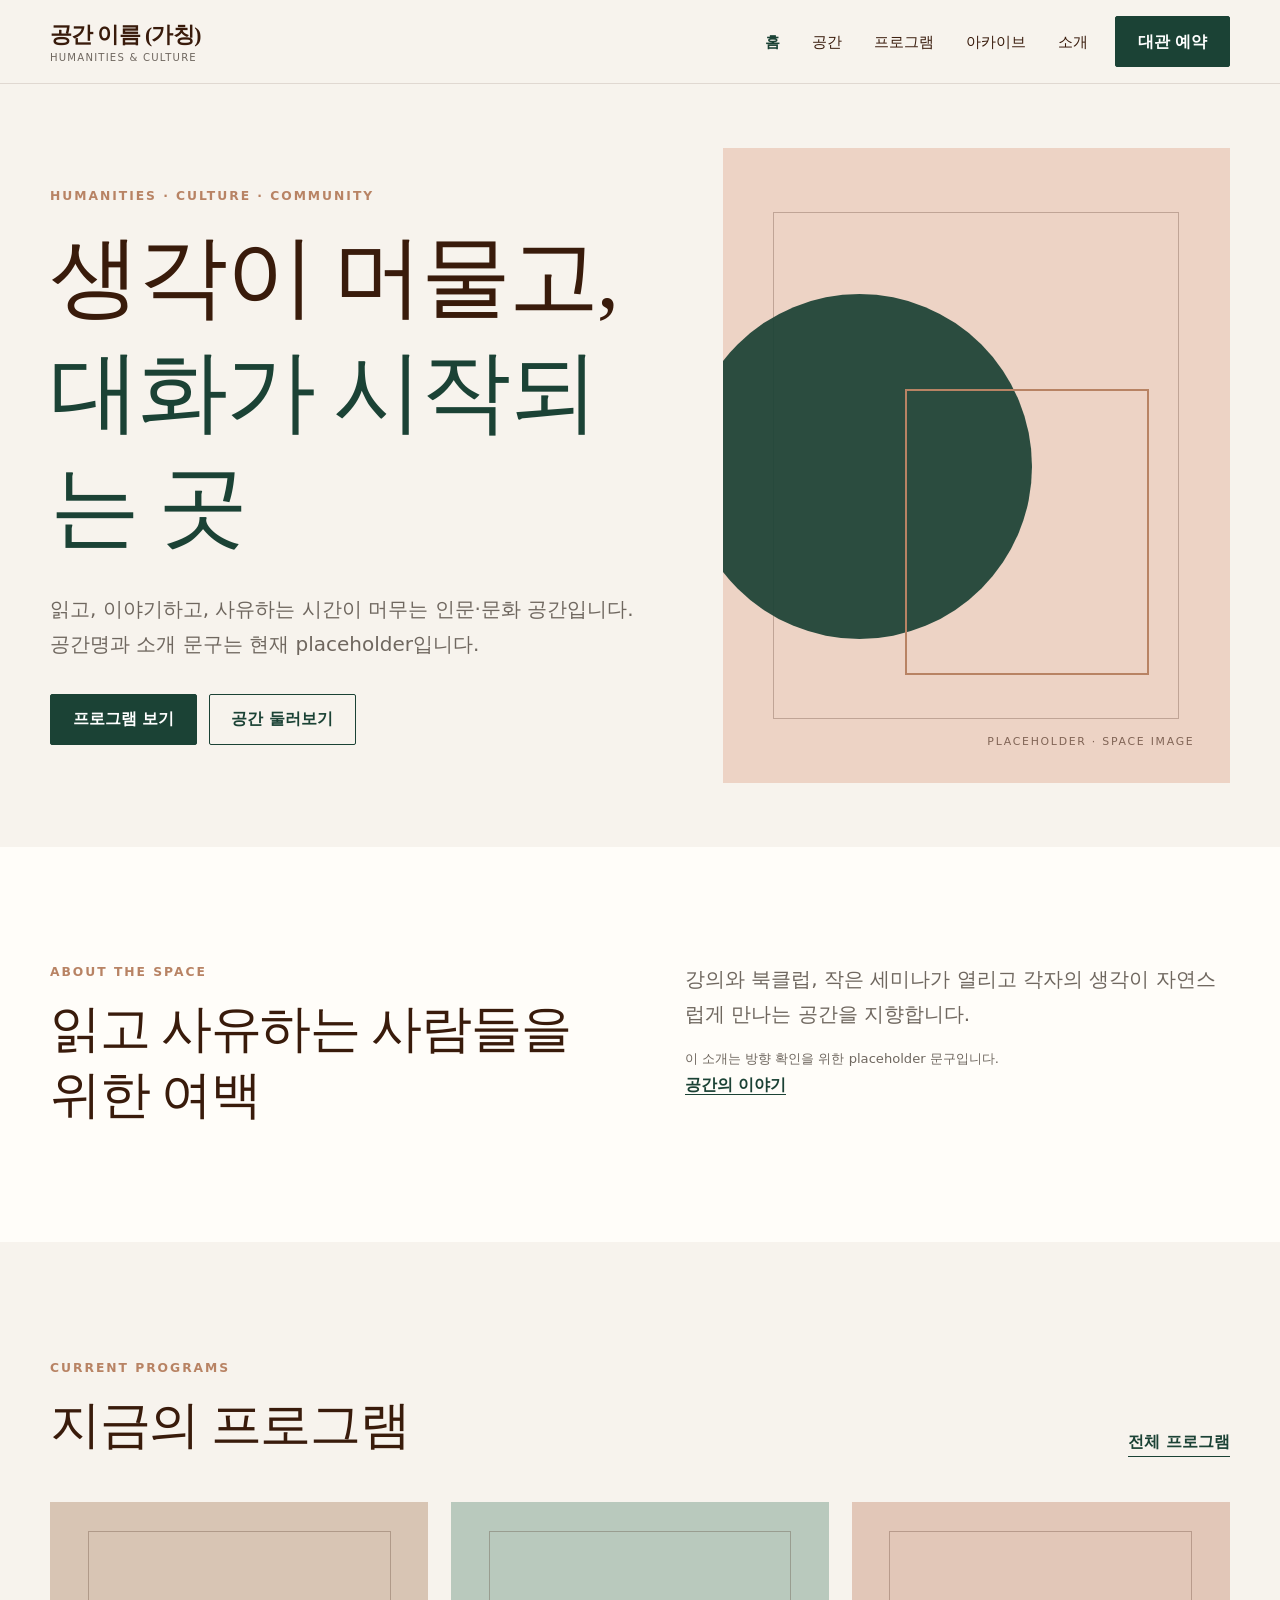
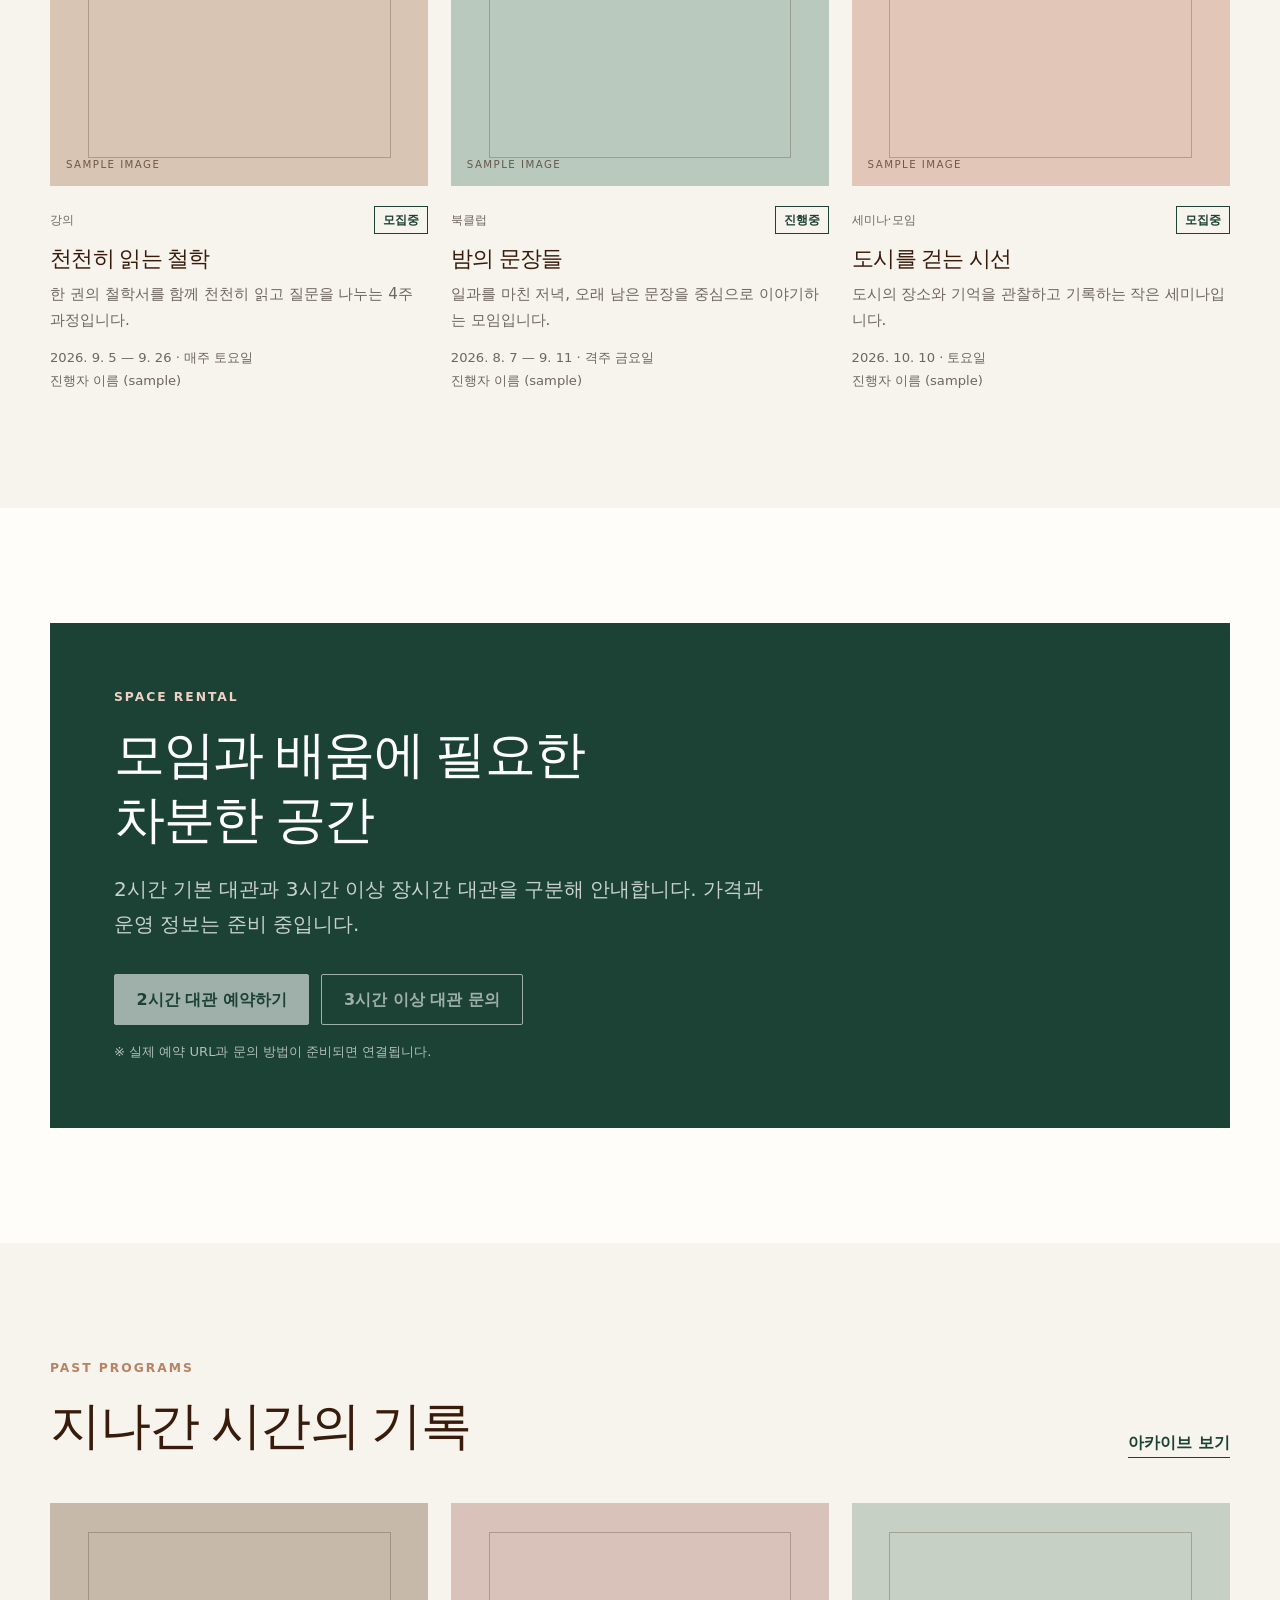
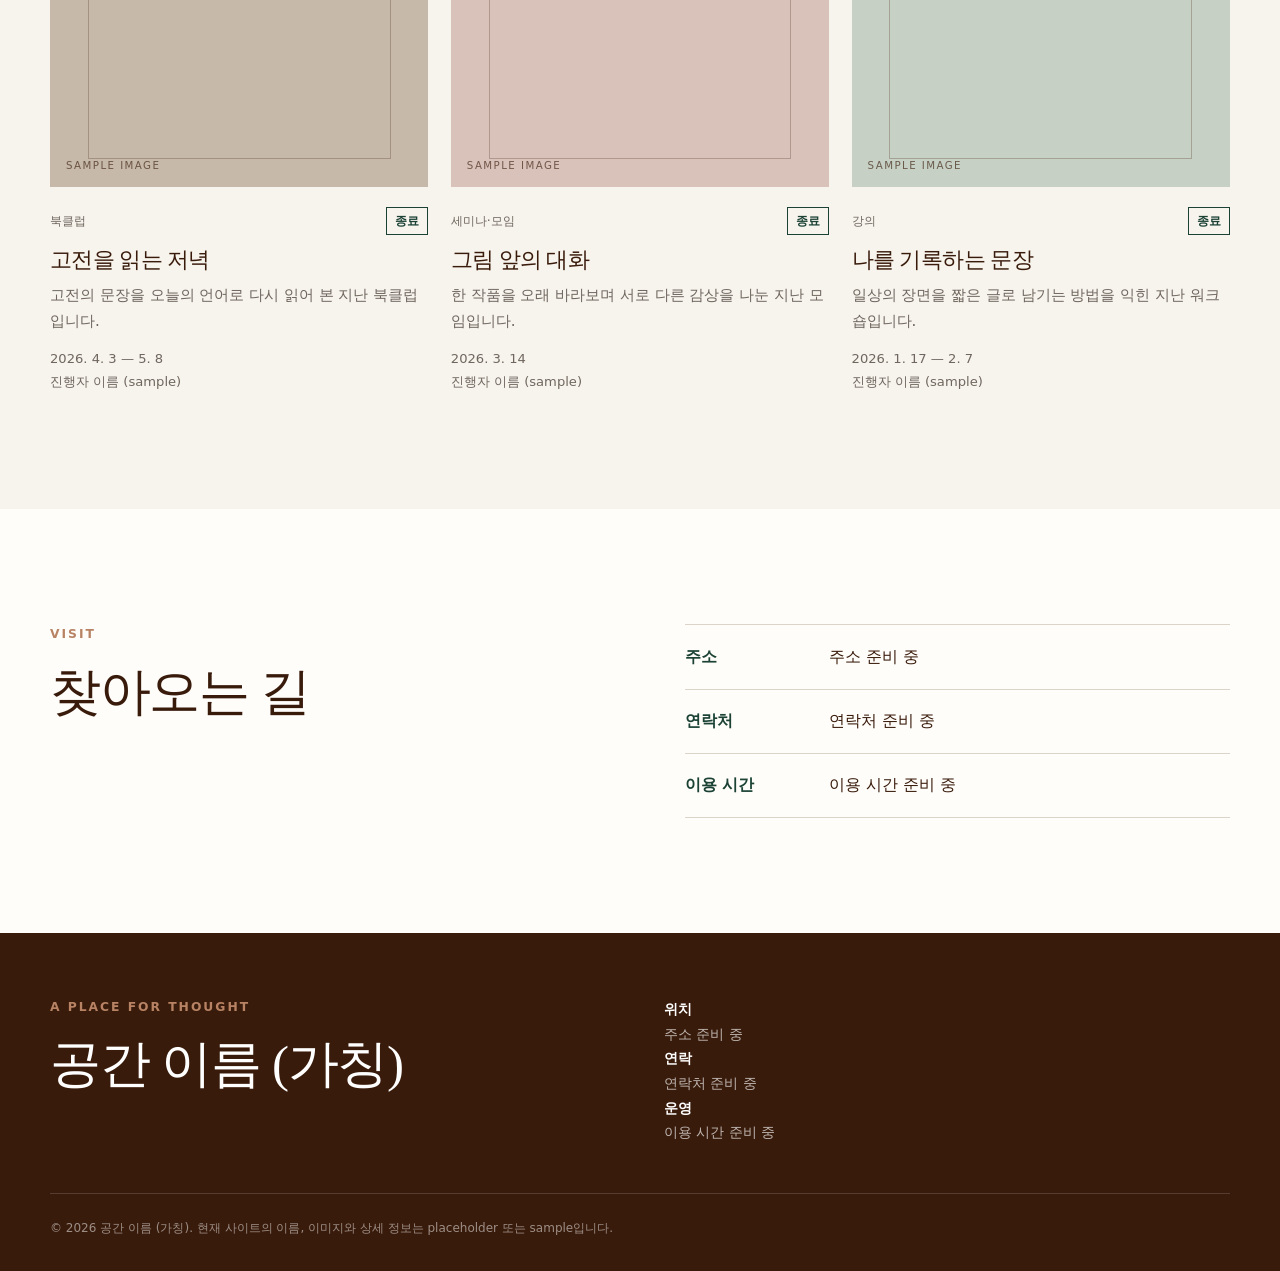
==== index.html @ 014bf638 "Build phase one site structure" ====
<!doctype html><html lang="ko"><head><meta charset="UTF-8"><meta name="viewport" content="width=device-width,initial-scale=1"><meta name="description" content="인문·문화 프로그램과 공간 대여를 소개하는 공간 웹사이트"><title>공간 이름 (가칭) | 인문·문화 공간</title><link rel="stylesheet" href="assets/styles.css"><script defer src="assets/data.js"></script><script defer src="assets/app.js"></script></head><body data-page="home"><main id="main"></main></body></html>
---- assets/styles.css ----
:root {
  --color-primary: #1b4235;
  --color-cream: #edd3c5;
  --color-brown: #b88364;
  --color-dark: #391b0b;
  --color-bg: #f7f3ed;
  --color-paper: #fffdf9;
  --color-muted: #6f675f;
  --color-line: #dcd3c9;
  --font-serif: Georgia, "Noto Serif KR", serif;
  --font-sans: "Pretendard", "Noto Sans KR", system-ui, sans-serif;
  --max-width: 1180px;
  --section-space: clamp(4.5rem, 9vw, 8rem);
}

* { box-sizing: border-box; }
html { scroll-behavior: smooth; }
body {
  margin: 0;
  color: var(--color-dark);
  background: var(--color-bg);
  font-family: var(--font-sans);
  font-size: 16px;
  line-height: 1.75;
}
body.menu-open { overflow: hidden; }
a { color: inherit; text-decoration: none; }
button { font: inherit; }
img { display: block; max-width: 100%; }
.skip-link { position: fixed; left: 1rem; top: -5rem; z-index: 100; padding: .7rem 1rem; background: var(--color-primary); color: white; }
.skip-link:focus { top: 1rem; }
.container { width: min(calc(100% - 3rem), var(--max-width)); margin-inline: auto; }
.eyebrow { margin: 0 0 .8rem; color: var(--color-brown); font-size: .77rem; font-weight: 700; letter-spacing: .16em; text-transform: uppercase; }
h1, h2, h3 { margin: 0; font-family: var(--font-serif); font-weight: 500; line-height: 1.28; letter-spacing: -.025em; }
h1 { font-size: clamp(2.6rem, 7vw, 5.8rem); }
h2 { font-size: clamp(2rem, 4vw, 3.4rem); }
h3 { font-size: 1.35rem; }
p { margin: 0; }
.lead { max-width: 42rem; color: var(--color-muted); font-size: clamp(1.06rem, 2vw, 1.25rem); }
.section { padding-block: var(--section-space); }
.section--paper { background: var(--color-paper); }
.section-head { display: flex; align-items: end; justify-content: space-between; gap: 2rem; margin-bottom: 2.8rem; }
.text-link { border-bottom: 1px solid currentColor; color: var(--color-primary); font-weight: 700; }
.button { display: inline-flex; min-height: 3.2rem; align-items: center; justify-content: center; padding: .65rem 1.35rem; border: 1px solid var(--color-primary); border-radius: 2px; background: var(--color-primary); color: white; font-weight: 700; cursor: pointer; }
.button--outline { background: transparent; color: var(--color-primary); }
.button[aria-disabled="true"] { cursor: not-allowed; opacity: .58; }
.button-row { display: flex; flex-wrap: wrap; gap: .75rem; margin-top: 2rem; }

.site-header { position: sticky; top: 0; z-index: 30; border-bottom: 1px solid rgba(57,27,11,.12); background: rgba(247,243,237,.94); backdrop-filter: blur(12px); }
.header-inner { display: flex; min-height: 5.2rem; align-items: center; justify-content: space-between; gap: 2rem; }
.brand { font-family: var(--font-serif); font-size: 1.35rem; font-weight: 700; letter-spacing: -.03em; }
.brand small { display: block; margin-top: -.35rem; color: var(--color-muted); font-family: var(--font-sans); font-size: .63rem; font-weight: 500; letter-spacing: .12em; }
.nav-wrap, .nav-list { display: flex; align-items: center; }
.nav-list { gap: 2rem; margin: 0; padding: 0; list-style: none; }
.nav-list a { font-size: .93rem; }
.nav-list a[aria-current="page"] { color: var(--color-primary); font-weight: 800; }
.header-cta { margin-left: 1.7rem; }
.menu-button { display: none; width: 2.8rem; height: 2.8rem; border: 0; background: transparent; color: var(--color-dark); font-size: 1.5rem; }

.hero { min-height: 76vh; display: grid; align-items: center; overflow: hidden; }
.hero-grid { display: grid; grid-template-columns: 1.08fr .92fr; align-items: center; gap: clamp(2rem, 6vw, 6rem); padding-block: 4rem; }
.hero-copy h1 span { color: var(--color-primary); }
.hero-copy .lead { margin-top: 1.7rem; }
.hero-art, .placeholder { position: relative; overflow: hidden; background: var(--color-cream); }
.hero-art { aspect-ratio: 4 / 5; }
.hero-art::before, .placeholder::before { content: ""; position: absolute; inset: 10%; border: 1px solid rgba(57,27,11,.25); }
.hero-art::after { content: "PLACEHOLDER · SPACE IMAGE"; position: absolute; right: 7%; bottom: 5%; color: rgba(57,27,11,.6); font-size: .68rem; letter-spacing: .16em; }
.hero-mark { position: absolute; top: 23%; left: -7%; width: 68%; aspect-ratio: 1; border-radius: 50%; background: var(--color-primary); opacity: .92; }
.hero-line { position: absolute; right: 16%; bottom: 17%; width: 48%; height: 45%; border: 2px solid var(--color-brown); }
.intro-grid, .rental-grid, .detail-grid, .contact-grid { display: grid; grid-template-columns: 1fr 1fr; gap: clamp(2rem, 7vw, 7rem); align-items: start; }
.intro-copy p + p { margin-top: 1rem; }
.facts { display: grid; grid-template-columns: repeat(3, 1fr); gap: 1px; margin: 3rem 0 0; background: var(--color-line); border: 1px solid var(--color-line); }
.fact { padding: 1.4rem; background: var(--color-paper); }
.fact strong { display: block; color: var(--color-primary); font-family: var(--font-serif); font-size: 1.25rem; }
.fact span { color: var(--color-muted); font-size: .86rem; }

.card-grid { display: grid; grid-template-columns: repeat(3, 1fr); gap: 2rem 1.4rem; }
.card { min-width: 0; }
.card-image { aspect-ratio: 4 / 3; margin-bottom: 1.25rem; background: var(--card-color, var(--color-cream)); }
.card-image::after, .placeholder::after { content: "SAMPLE IMAGE"; position: absolute; left: 1rem; bottom: .75rem; color: rgba(57,27,11,.65); font-size: .64rem; letter-spacing: .14em; }
.card-meta { display: flex; align-items: center; justify-content: space-between; gap: 1rem; color: var(--color-muted); font-size: .78rem; }
.status { padding: .13rem .5rem; border: 1px solid currentColor; color: var(--color-primary); font-weight: 700; }
.card h3 { margin: .75rem 0 .45rem; }
.card-desc { color: var(--color-muted); font-size: .94rem; }
.card-info { margin-top: .85rem; color: var(--color-muted); font-size: .82rem; }
.card a:focus-visible, .card a:hover { color: var(--color-primary); text-decoration: underline; text-underline-offset: .25em; }
.rental-panel { padding: clamp(2rem, 5vw, 4.5rem); background: var(--color-primary); color: white; }
.rental-panel .eyebrow { color: var(--color-cream); }
.rental-panel .lead { margin-top: 1.2rem; color: rgba(255,255,255,.76); }
.rental-panel .button { border-color: white; background: white; color: var(--color-primary); }
.rental-panel .button--outline { background: transparent; color: white; }
.notice { margin-top: 1rem; color: var(--color-muted); font-size: .82rem; }
.rental-panel .notice { color: rgba(255,255,255,.66); }

.page-hero { padding: clamp(5rem, 11vw, 9rem) 0 clamp(3.5rem, 8vw, 6rem); border-bottom: 1px solid var(--color-line); }
.page-hero .lead { margin-top: 1.5rem; }
.gallery { display: grid; grid-template-columns: 1.4fr .6fr; grid-template-rows: 1fr 1fr; gap: 1rem; min-height: 540px; }
.gallery .placeholder:first-child { grid-row: 1 / 3; }
.info-list { margin: 0; padding: 0; list-style: none; border-top: 1px solid var(--color-line); }
.info-list li { display: grid; grid-template-columns: 8rem 1fr; gap: 1rem; padding: 1.1rem 0; border-bottom: 1px solid var(--color-line); }
.info-list strong { color: var(--color-primary); }
.filters { display: flex; flex-wrap: wrap; gap: .55rem; margin-bottom: 2.5rem; }
.filter { padding: .55rem .95rem; border: 1px solid var(--color-line); background: transparent; color: var(--color-dark); cursor: pointer; }
.filter.active { border-color: var(--color-primary); background: var(--color-primary); color: white; }
.detail-image { aspect-ratio: 4 / 3; }
.detail-copy .lead { margin: 1.4rem 0 2rem; }
.detail-copy h2 { margin-bottom: 1.4rem; }
.prose { max-width: 46rem; }
.prose p + p { margin-top: 1.2rem; }
.values { display: grid; grid-template-columns: repeat(3, 1fr); gap: 1px; background: var(--color-line); border: 1px solid var(--color-line); }
.value { min-height: 15rem; padding: 2rem; background: var(--color-paper); }
.value span { display: block; margin-bottom: 3rem; color: var(--color-brown); font-family: var(--font-serif); font-size: 1.5rem; }
.value p { margin-top: .8rem; color: var(--color-muted); font-size: .93rem; }

.site-footer { padding: 4rem 0 2rem; background: var(--color-dark); color: white; }
.footer-grid { display: grid; grid-template-columns: 1fr 1fr; gap: 3rem; }
.footer-info { color: rgba(255,255,255,.67); font-size: .88rem; }
.footer-info strong { color: white; }
.copyright { margin-top: 3rem; padding-top: 1.5rem; border-top: 1px solid rgba(255,255,255,.15); color: rgba(255,255,255,.5); font-size: .75rem; }

:focus-visible { outline: 3px solid var(--color-brown); outline-offset: 4px; }

@media (max-width: 820px) {
  .container { width: min(calc(100% - 2rem), var(--max-width)); }
  .menu-button { display: grid; place-items: center; }
  .nav-wrap { position: absolute; top: 100%; left: 0; display: none; width: 100vw; height: calc(100vh - 5.2rem); align-items: stretch; flex-direction: column; padding: 2.5rem 1rem; overflow-y: auto; background: var(--color-bg); }
  .nav-wrap.open { display: flex; }
  .nav-list { align-items: stretch; flex-direction: column; gap: 0; }
  .nav-list a { display: block; padding: 1rem .4rem; border-bottom: 1px solid var(--color-line); font-family: var(--font-serif); font-size: 1.5rem; }
  .header-cta { margin: 2rem 0 0; }
  .hero { min-height: auto; }
  .hero-grid, .intro-grid, .rental-grid, .detail-grid, .contact-grid { grid-template-columns: 1fr; }
  .hero-art { width: 86%; margin-left: auto; aspect-ratio: 5 / 4; }
  .card-grid { grid-template-columns: repeat(2, 1fr); }
  .gallery { min-height: 420px; }
  .values { grid-template-columns: 1fr; }
  .value { min-height: auto; }
  .value span { margin-bottom: 1rem; }
}

@media (max-width: 560px) {
  h1 { font-size: clamp(2.55rem, 15vw, 4.2rem); }
  .section-head { display: block; }
  .section-head .text-link { display: inline-block; margin-top: 1rem; }
  .card-grid, .facts, .footer-grid { grid-template-columns: 1fr; }
  .gallery { grid-template-columns: 1fr 1fr; grid-template-rows: 2fr 1fr; min-height: 430px; }
  .gallery .placeholder:first-child { grid-column: 1 / 3; grid-row: auto; }
  .info-list li { grid-template-columns: 6.5rem 1fr; }
}

@media (prefers-reduced-motion: reduce) { html { scroll-behavior: auto; } }
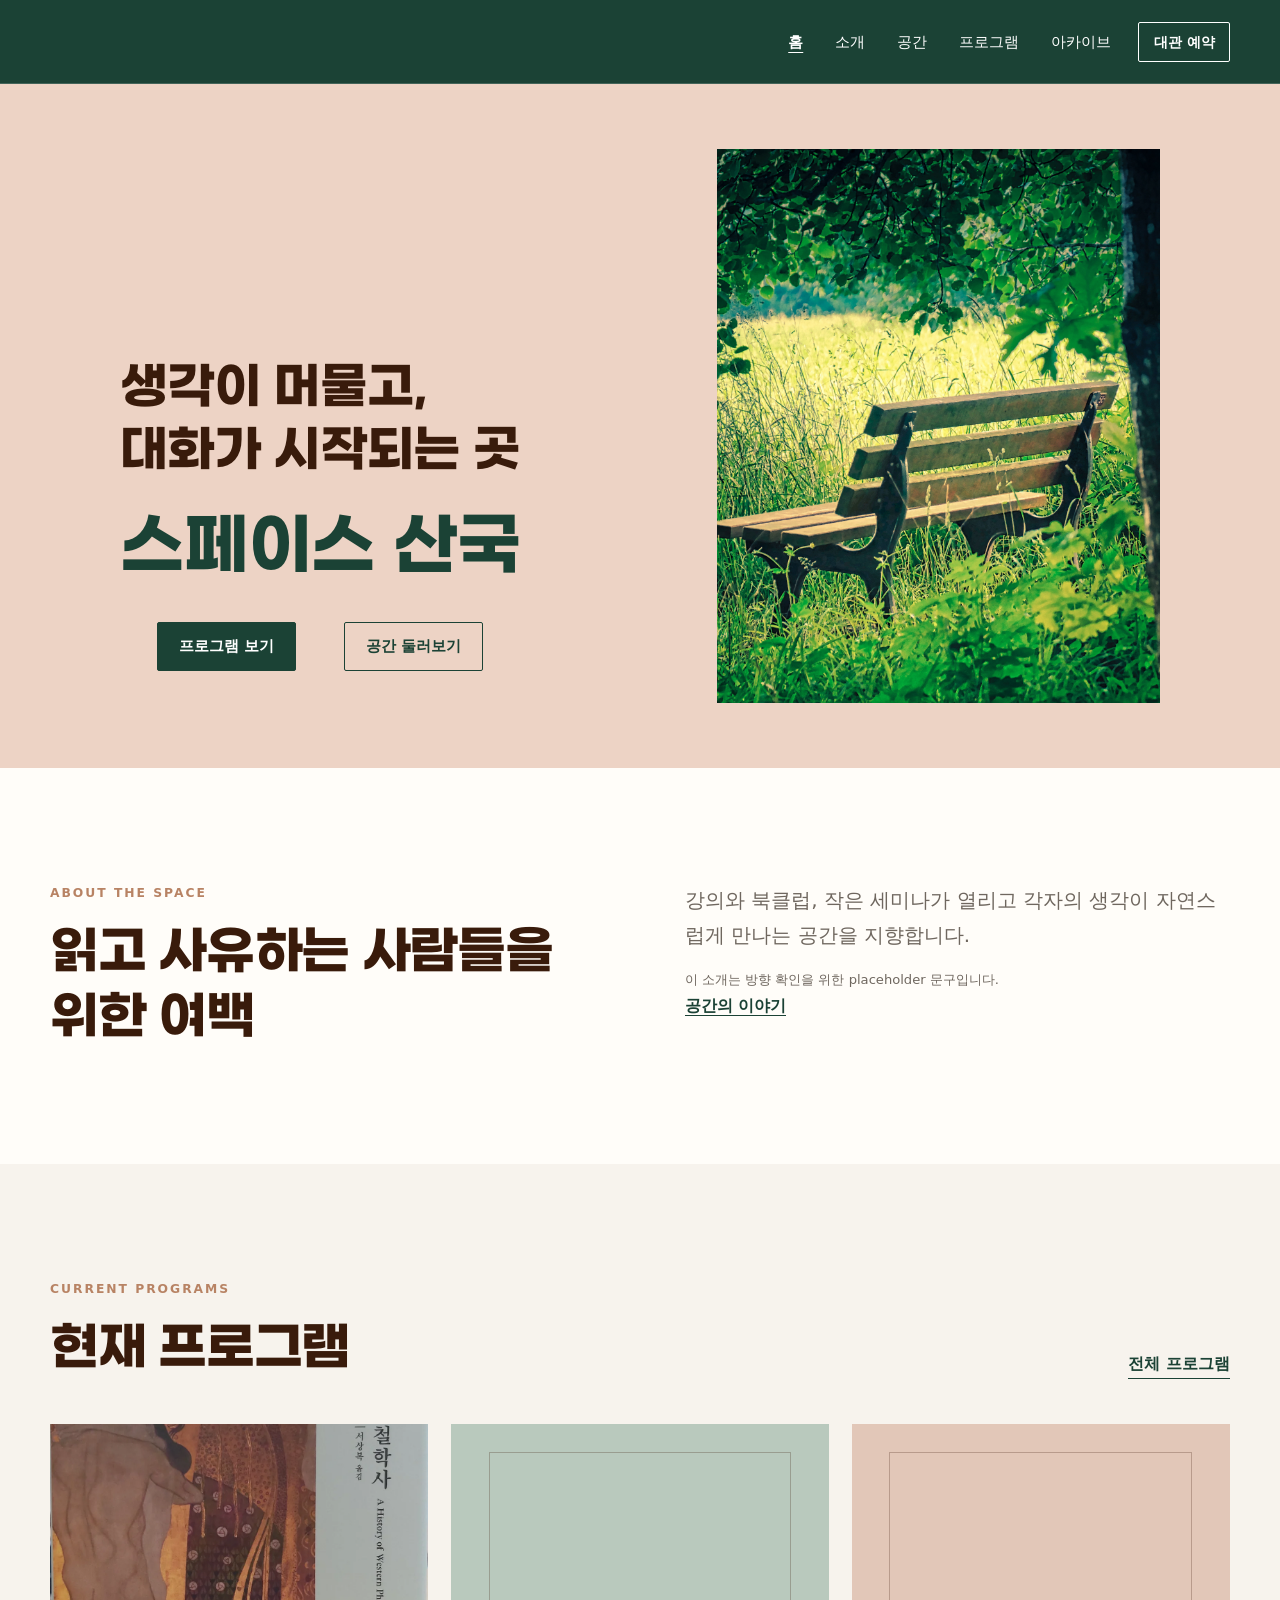
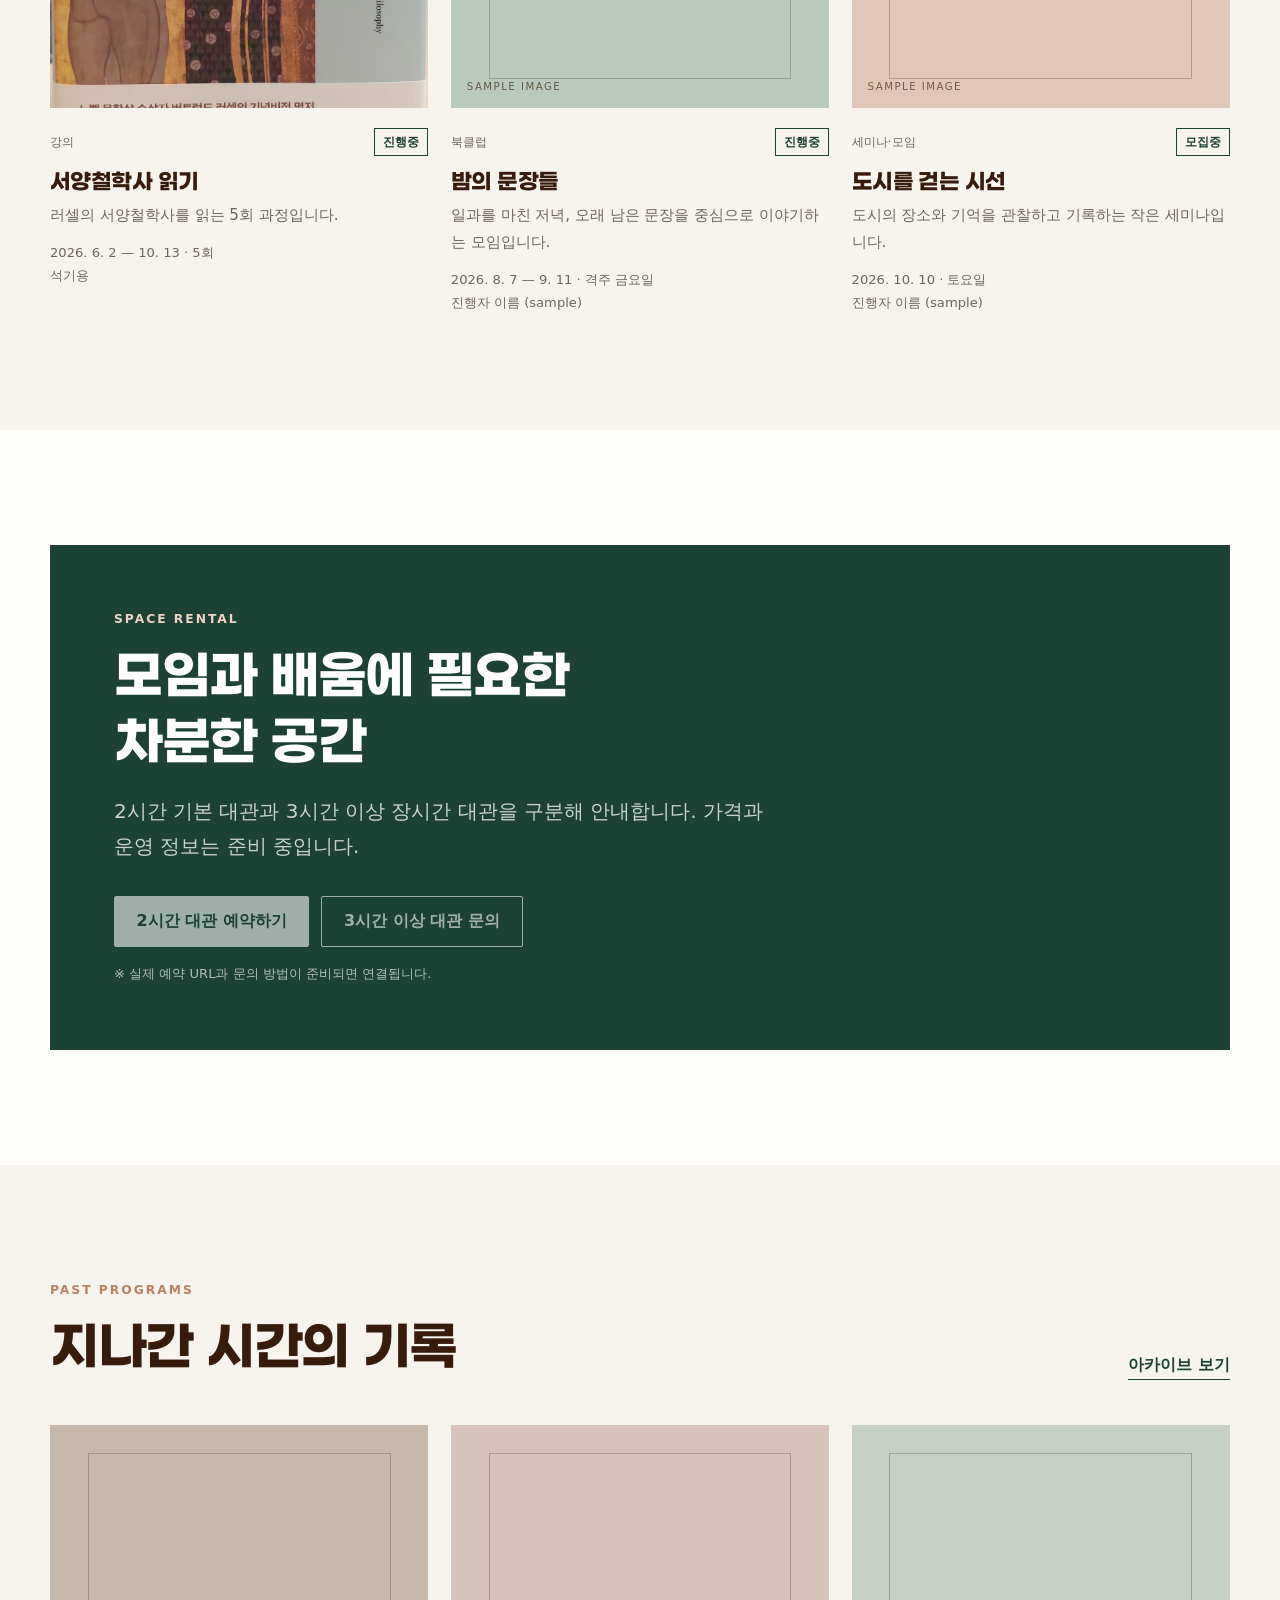
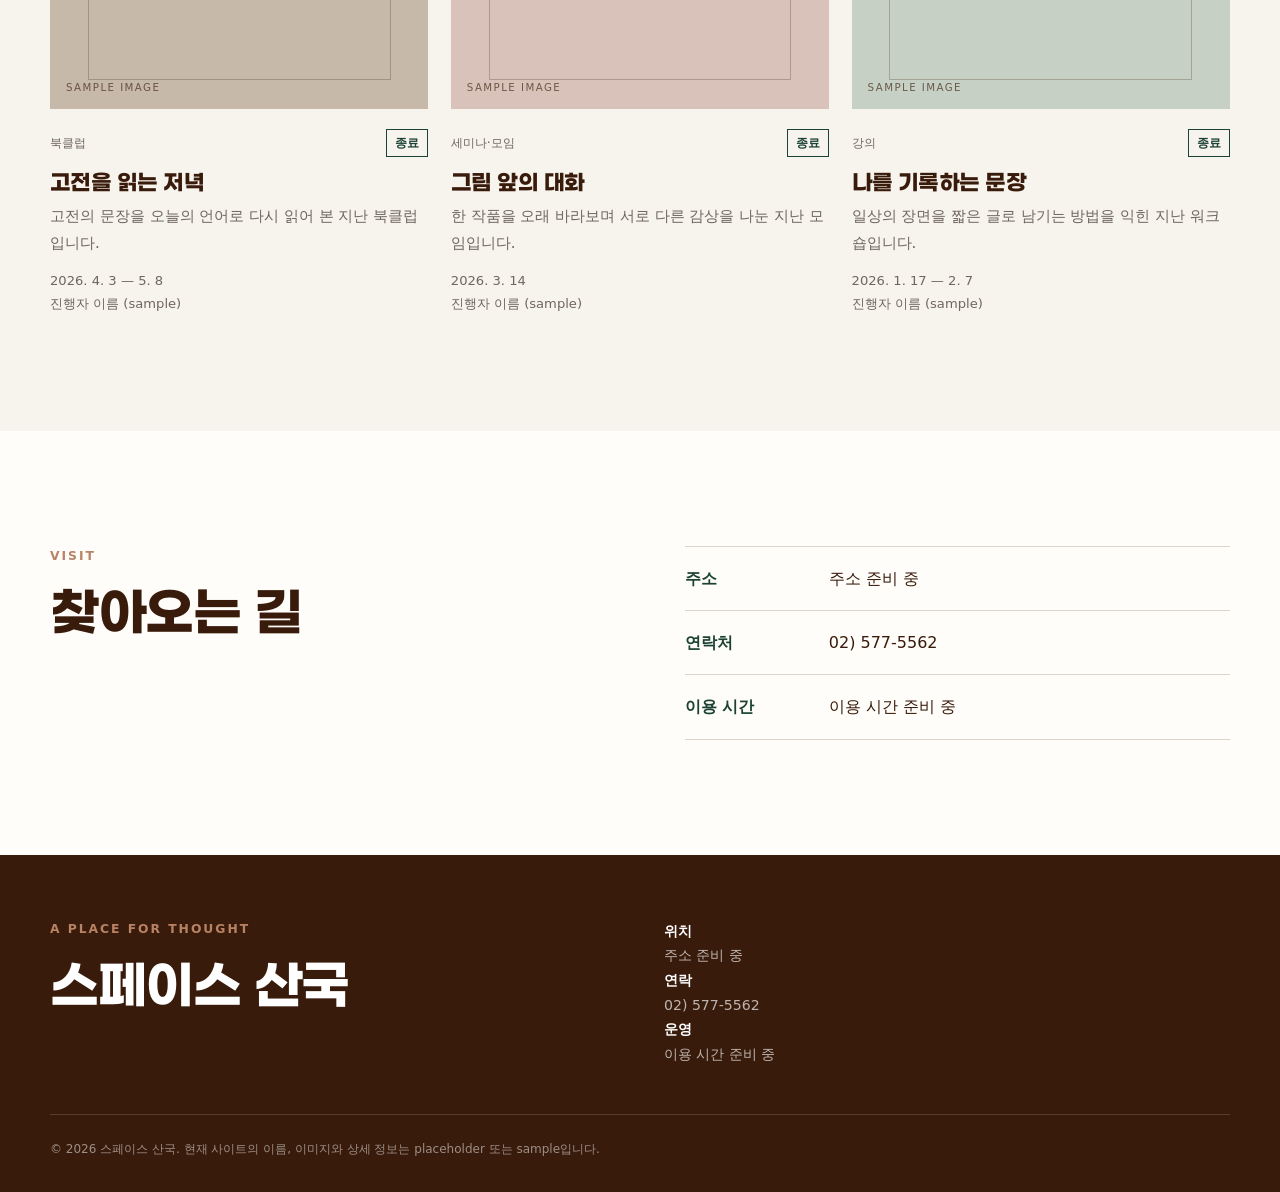
==== commit 7ea73141: "Optimize program images and refine card/detail display" ====
--- a/index.html
+++ b/index.html
@@ -1 +1 @@
-<!doctype html><html lang="ko"><head><meta charset="UTF-8"><meta name="viewport" content="width=device-width,initial-scale=1"><meta name="description" content="인문·문화 프로그램과 공간 대여를 소개하는 공간 웹사이트"><title>공간 이름 (가칭) | 인문·문화 공간</title><link rel="stylesheet" href="assets/styles.css"><script defer src="assets/data.js"></script><script defer src="assets/app.js"></script></head><body data-page="home"><main id="main"></main></body></html>
+<!doctype html><html lang="ko"><head><meta charset="UTF-8"><meta name="viewport" content="width=device-width,initial-scale=1"><meta name="description" content="인문·문화 프로그램과 공간 대여를 소개하는 공간 웹사이트"><title>공간 이름 (가칭) | 인문·문화 공간</title><link rel="stylesheet" href="assets/styles.css?v=20260829-2"><script defer src="assets/data.js"></script><script defer src="assets/app.js"></script></head><body data-page="home"><main id="main"></main></body></html>
--- a/assets/styles.css
+++ b/assets/styles.css
@@ -1,3 +1,11 @@
+@font-face {
+  font-family: "Gmarket Sans";
+  src: url("fonts/GmarketSansBold.otf") format("opentype");
+  font-style: normal;
+  font-weight: 700 900;
+  font-display: swap;
+}
+
 :root {
   --color-primary: #1b4235;
   --color-cream: #edd3c5;
@@ -7,7 +15,7 @@
   --color-paper: #fffdf9;
   --color-muted: #6f675f;
   --color-line: #dcd3c9;
-  --font-serif: Georgia, "Noto Serif KR", serif;
+  --font-serif: "Gmarket Sans", "Noto Sans KR", "Malgun Gothic", sans-serif;
   --font-sans: "Pretendard", "Noto Sans KR", system-ui, sans-serif;
   --max-width: 1180px;
   --section-space: clamp(4.5rem, 9vw, 8rem);
@@ -31,7 +39,7 @@
 .skip-link:focus { top: 1rem; }
 .container { width: min(calc(100% - 3rem), var(--max-width)); margin-inline: auto; }
 .eyebrow { margin: 0 0 .8rem; color: var(--color-brown); font-size: .77rem; font-weight: 700; letter-spacing: .16em; text-transform: uppercase; }
-h1, h2, h3 { margin: 0; font-family: var(--font-serif); font-weight: 500; line-height: 1.28; letter-spacing: -.025em; }
+h1, h2, h3 { margin: 0; font-family: var(--font-serif); font-weight: 700; line-height: 1.28; letter-spacing: -.025em; }
 h1 { font-size: clamp(2.6rem, 7vw, 5.8rem); }
 h2 { font-size: clamp(2rem, 4vw, 3.4rem); }
 h3 { font-size: 1.35rem; }
@@ -46,27 +54,31 @@
 .button[aria-disabled="true"] { cursor: not-allowed; opacity: .58; }
 .button-row { display: flex; flex-wrap: wrap; gap: .75rem; margin-top: 2rem; }
 
-.site-header { position: sticky; top: 0; z-index: 30; border-bottom: 1px solid rgba(57,27,11,.12); background: rgba(247,243,237,.94); backdrop-filter: blur(12px); }
-.header-inner { display: flex; min-height: 5.2rem; align-items: center; justify-content: space-between; gap: 2rem; }
-.brand { font-family: var(--font-serif); font-size: 1.35rem; font-weight: 700; letter-spacing: -.03em; }
-.brand small { display: block; margin-top: -.35rem; color: var(--color-muted); font-family: var(--font-sans); font-size: .63rem; font-weight: 500; letter-spacing: .12em; }
+.site-header { position: sticky; top: 0; z-index: 30; border-bottom: 1px solid rgba(255,255,255,.18); background: var(--color-primary); color: white; }
+.header-inner { display: flex; min-height: 5.2rem; align-items: center; justify-content: flex-end; gap: 2rem; }
 .nav-wrap, .nav-list { display: flex; align-items: center; }
 .nav-list { gap: 2rem; margin: 0; padding: 0; list-style: none; }
 .nav-list a { font-size: .93rem; }
-.nav-list a[aria-current="page"] { color: var(--color-primary); font-weight: 800; }
-.header-cta { margin-left: 1.7rem; }
-.menu-button { display: none; width: 2.8rem; height: 2.8rem; border: 0; background: transparent; color: var(--color-dark); font-size: 1.5rem; }
+.nav-list a[aria-current="page"] { color: white; font-weight: 800; text-decoration: underline; text-underline-offset: .35em; }
+.header-cta { min-height: 2.5rem; margin-left: 1.7rem; padding: .4rem .9rem; border-color: white; background: transparent; color: white; font-size: .86rem; }
+.menu-button { display: none; width: 2.8rem; height: 2.8rem; border: 0; background: transparent; color: white; font-size: 1.5rem; }
 
-.hero { min-height: 76vh; display: grid; align-items: center; overflow: hidden; }
-.hero-grid { display: grid; grid-template-columns: 1.08fr .92fr; align-items: center; gap: clamp(2rem, 6vw, 6rem); padding-block: 4rem; }
-.hero-copy h1 span { color: var(--color-primary); }
+.hero { min-height: 76vh; display: grid; align-items: center; overflow: hidden; background: var(--color-cream); }
+.hero-grid { display: grid; grid-template-columns: 1.08fr .92fr; width: min(calc(100% - 7rem), 1040px); align-items: center; gap: clamp(2rem, 6vw, 6rem); padding-block: 4rem; }
+.hero-copy { display: flex; align-self: stretch; flex-direction: column; justify-content: flex-end; padding-block: clamp(1rem, 3vw, 2rem); }
+.hero-content { width: fit-content; }
+.hero-copy h1 { font-size: clamp(1.775rem, 3.875vw, 3.175rem); }
+.hero-title-line { display: block; white-space: nowrap; }
+.hero-name { margin-top: .4em; color: var(--color-primary); font-size: clamp(2.432rem, 5.248vw, 4.224rem); line-height: 1.1; text-align: center; }
+.hero-name.is-entering { animation: hero-name-enter 4s cubic-bezier(.22, 1, .36, 1) both; }
+.hero-title-line.accent { color: inherit; }
 .hero-copy .lead { margin-top: 1.7rem; }
+.hero-copy .button-row { justify-content: center; gap: clamp(1.5rem, 4vw, 3rem); margin-top: 2.5rem; }
+.hero-copy .button-row .button { min-height: 3.05rem; padding: .62rem 1.3rem; font-size: .96rem; }
 .hero-art, .placeholder { position: relative; overflow: hidden; background: var(--color-cream); }
 .hero-art { aspect-ratio: 4 / 5; }
-.hero-art::before, .placeholder::before { content: ""; position: absolute; inset: 10%; border: 1px solid rgba(57,27,11,.25); }
-.hero-art::after { content: "PLACEHOLDER · SPACE IMAGE"; position: absolute; right: 7%; bottom: 5%; color: rgba(57,27,11,.6); font-size: .68rem; letter-spacing: .16em; }
-.hero-mark { position: absolute; top: 23%; left: -7%; width: 68%; aspect-ratio: 1; border-radius: 50%; background: var(--color-primary); opacity: .92; }
-.hero-line { position: absolute; right: 16%; bottom: 17%; width: 48%; height: 45%; border: 2px solid var(--color-brown); }
+.hero-art img { width: 100%; height: 100%; object-fit: cover; object-position: center; }
+.placeholder::before { content: ""; position: absolute; inset: 10%; border: 1px solid rgba(57,27,11,.25); }
 .intro-grid, .rental-grid, .detail-grid, .contact-grid { display: grid; grid-template-columns: 1fr 1fr; gap: clamp(2rem, 7vw, 7rem); align-items: start; }
 .intro-copy p + p { margin-top: 1rem; }
 .facts { display: grid; grid-template-columns: repeat(3, 1fr); gap: 1px; margin: 3rem 0 0; background: var(--color-line); border: 1px solid var(--color-line); }
@@ -76,8 +88,9 @@
 
 .card-grid { display: grid; grid-template-columns: repeat(3, 1fr); gap: 2rem 1.4rem; }
 .card { min-width: 0; }
-.card-image { aspect-ratio: 4 / 3; margin-bottom: 1.25rem; background: var(--card-color, var(--color-cream)); }
-.card-image::after, .placeholder::after { content: "SAMPLE IMAGE"; position: absolute; left: 1rem; bottom: .75rem; color: rgba(57,27,11,.65); font-size: .64rem; letter-spacing: .14em; }
+.card-image { position: relative; aspect-ratio: 4 / 3; margin-bottom: 1.25rem; overflow: hidden; background: var(--card-color, var(--color-cream)); }
+.card-image img, .gallery-image img { width: 100%; height: 100%; object-fit: cover; }
+.placeholder::after { content: "SAMPLE IMAGE"; position: absolute; left: 1rem; bottom: .75rem; color: rgba(57,27,11,.65); font-size: .64rem; letter-spacing: .14em; }
 .card-meta { display: flex; align-items: center; justify-content: space-between; gap: 1rem; color: var(--color-muted); font-size: .78rem; }
 .status { padding: .13rem .5rem; border: 1px solid currentColor; color: var(--color-primary); font-weight: 700; }
 .card h3 { margin: .75rem 0 .45rem; }
@@ -93,16 +106,19 @@
 .rental-panel .notice { color: rgba(255,255,255,.66); }
 
 .page-hero { padding: clamp(5rem, 11vw, 9rem) 0 clamp(3.5rem, 8vw, 6rem); border-bottom: 1px solid var(--color-line); }
+.page-hero--notice h1 { font-size: clamp(2rem, 4vw, 3.4rem); }
 .page-hero .lead { margin-top: 1.5rem; }
 .gallery { display: grid; grid-template-columns: 1.4fr .6fr; grid-template-rows: 1fr 1fr; gap: 1rem; min-height: 540px; }
-.gallery .placeholder:first-child { grid-row: 1 / 3; }
+.gallery > :first-child { grid-row: 1 / 3; }
+.gallery-image { position: relative; overflow: hidden; background: var(--color-cream); }
 .info-list { margin: 0; padding: 0; list-style: none; border-top: 1px solid var(--color-line); }
 .info-list li { display: grid; grid-template-columns: 8rem 1fr; gap: 1rem; padding: 1.1rem 0; border-bottom: 1px solid var(--color-line); }
 .info-list strong { color: var(--color-primary); }
 .filters { display: flex; flex-wrap: wrap; gap: .55rem; margin-bottom: 2.5rem; }
 .filter { padding: .55rem .95rem; border: 1px solid var(--color-line); background: transparent; color: var(--color-dark); cursor: pointer; }
 .filter.active { border-color: var(--color-primary); background: var(--color-primary); color: white; }
-.detail-image { aspect-ratio: 4 / 3; }
+.detail-image { position: relative; width: fit-content; max-width: 100%; justify-self: start; }
+.detail-image img { display: block; width: auto; height: auto; max-width: 100%; max-height: min(70vh, 720px); object-fit: contain; }
 .detail-copy .lead { margin: 1.4rem 0 2rem; }
 .detail-copy h2 { margin-bottom: 1.4rem; }
 .prose { max-width: 46rem; }
@@ -120,16 +136,23 @@
 
 :focus-visible { outline: 3px solid var(--color-brown); outline-offset: 4px; }
 
+@keyframes hero-name-enter {
+  from { opacity: 0; transform: translateX(-40px); }
+  to { opacity: 1; transform: translateX(0); }
+}
+
 @media (max-width: 820px) {
   .container { width: min(calc(100% - 2rem), var(--max-width)); }
   .menu-button { display: grid; place-items: center; }
-  .nav-wrap { position: absolute; top: 100%; left: 0; display: none; width: 100vw; height: calc(100vh - 5.2rem); align-items: stretch; flex-direction: column; padding: 2.5rem 1rem; overflow-y: auto; background: var(--color-bg); }
+  .nav-wrap { position: absolute; top: 100%; left: 0; display: none; width: 100vw; height: calc(100vh - 5.2rem); align-items: stretch; flex-direction: column; padding: 2.5rem 1rem; overflow-y: auto; background: var(--color-primary); }
   .nav-wrap.open { display: flex; }
   .nav-list { align-items: stretch; flex-direction: column; gap: 0; }
-  .nav-list a { display: block; padding: 1rem .4rem; border-bottom: 1px solid var(--color-line); font-family: var(--font-serif); font-size: 1.5rem; }
+  .nav-list a { display: block; padding: 1rem .4rem; border-bottom: 1px solid rgba(255,255,255,.2); font-family: var(--font-serif); font-size: 1.5rem; }
   .header-cta { margin: 2rem 0 0; }
   .hero { min-height: auto; }
   .hero-grid, .intro-grid, .rental-grid, .detail-grid, .contact-grid { grid-template-columns: 1fr; }
+  .hero-copy { padding-block: 0; }
+  .hero-copy .button-row { margin-top: 2.5rem; }
   .hero-art { width: 86%; margin-left: auto; aspect-ratio: 5 / 4; }
   .card-grid { grid-template-columns: repeat(2, 1fr); }
   .gallery { min-height: 420px; }
@@ -144,8 +167,11 @@
   .section-head .text-link { display: inline-block; margin-top: 1rem; }
   .card-grid, .facts, .footer-grid { grid-template-columns: 1fr; }
   .gallery { grid-template-columns: 1fr 1fr; grid-template-rows: 2fr 1fr; min-height: 430px; }
-  .gallery .placeholder:first-child { grid-column: 1 / 3; grid-row: auto; }
+  .gallery > :first-child { grid-column: 1 / 3; grid-row: auto; }
   .info-list li { grid-template-columns: 6.5rem 1fr; }
 }
 
-@media (prefers-reduced-motion: reduce) { html { scroll-behavior: auto; } }
+@media (prefers-reduced-motion: reduce) {
+  html { scroll-behavior: auto; }
+  .hero-name.is-entering { animation: none; }
+}
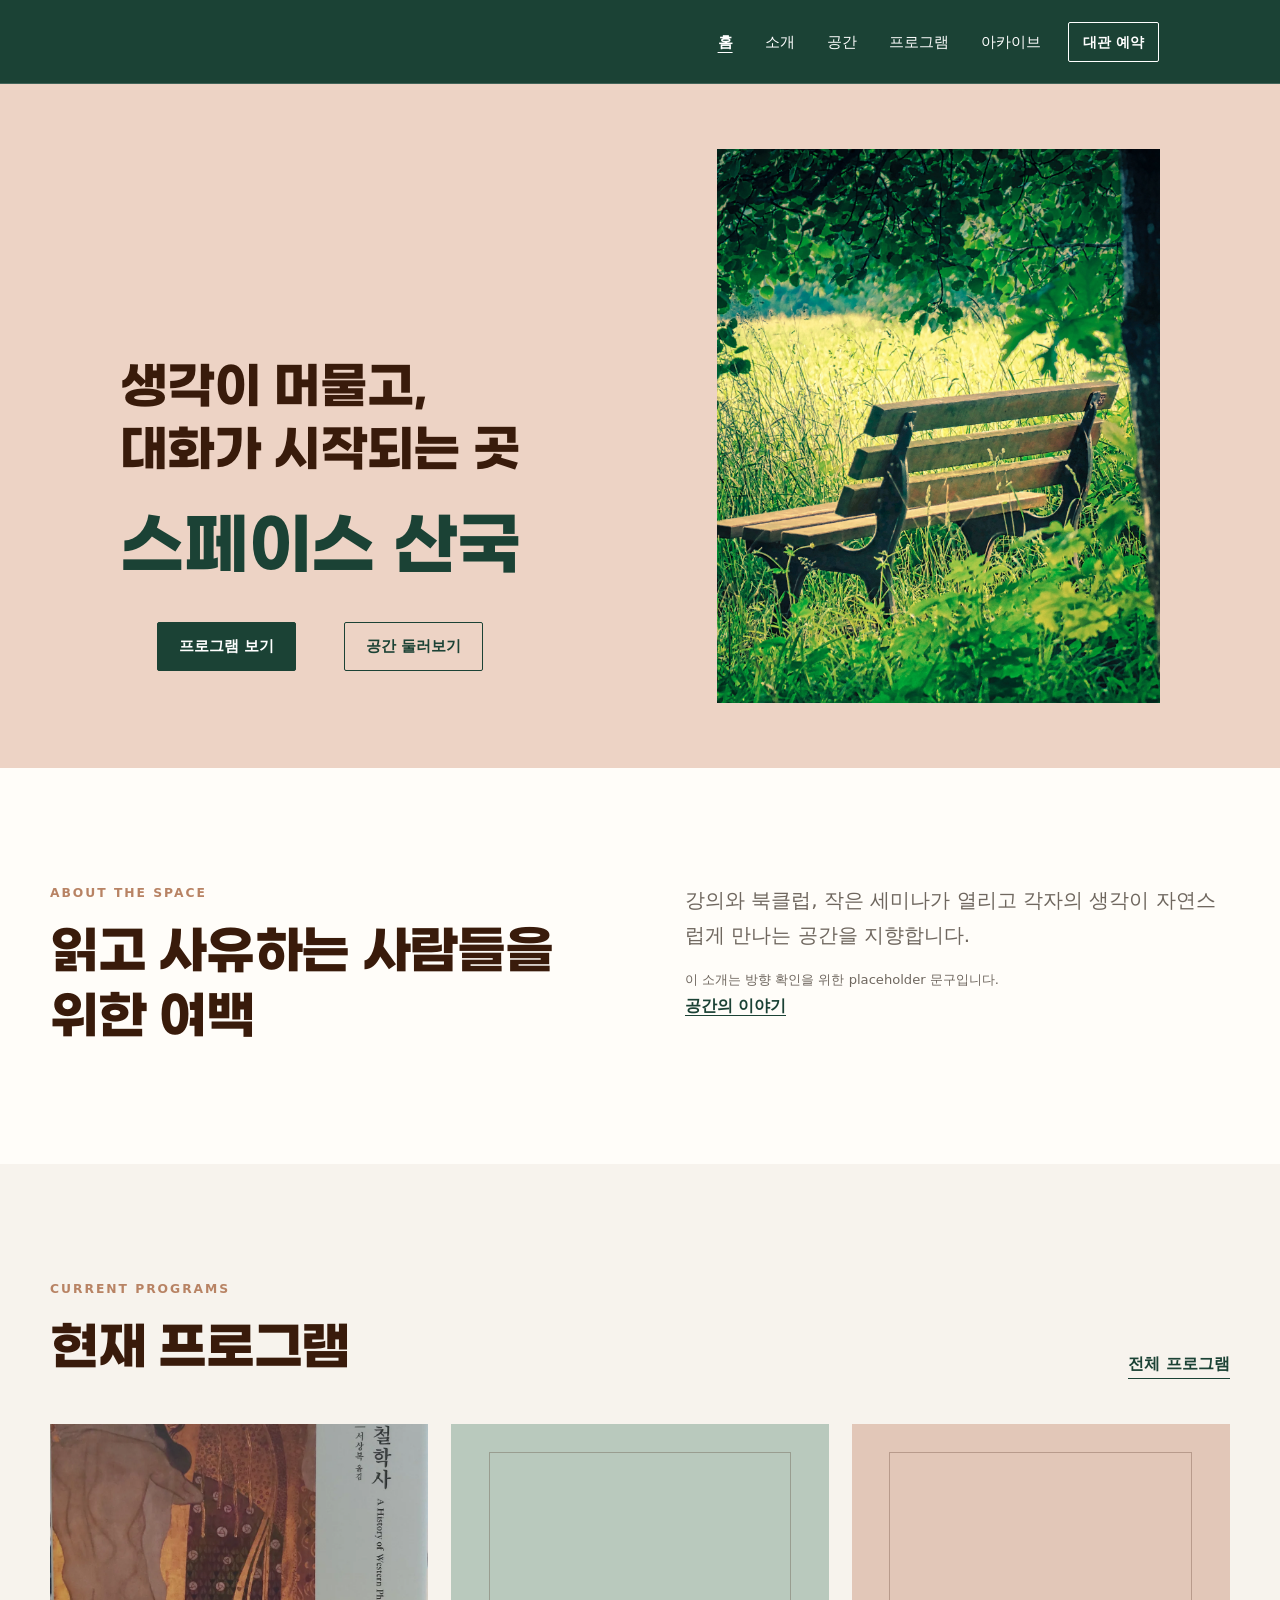
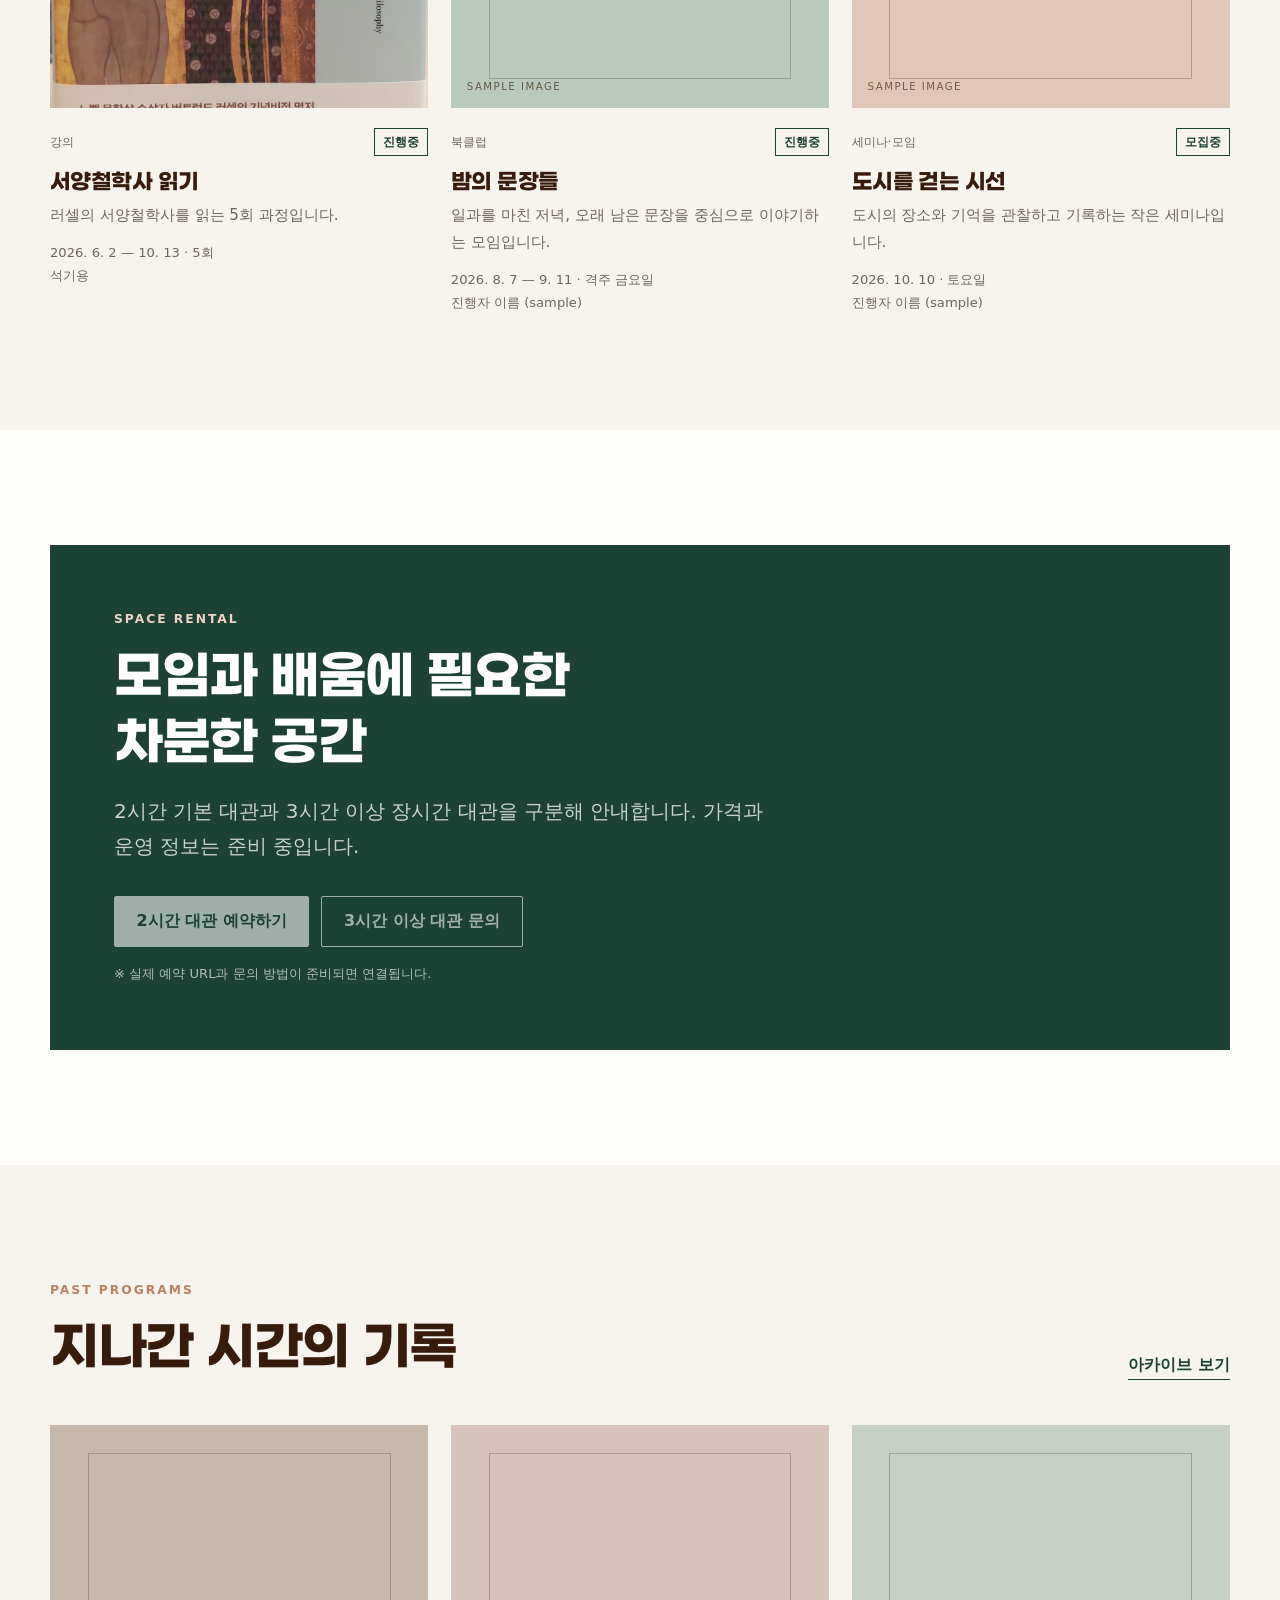
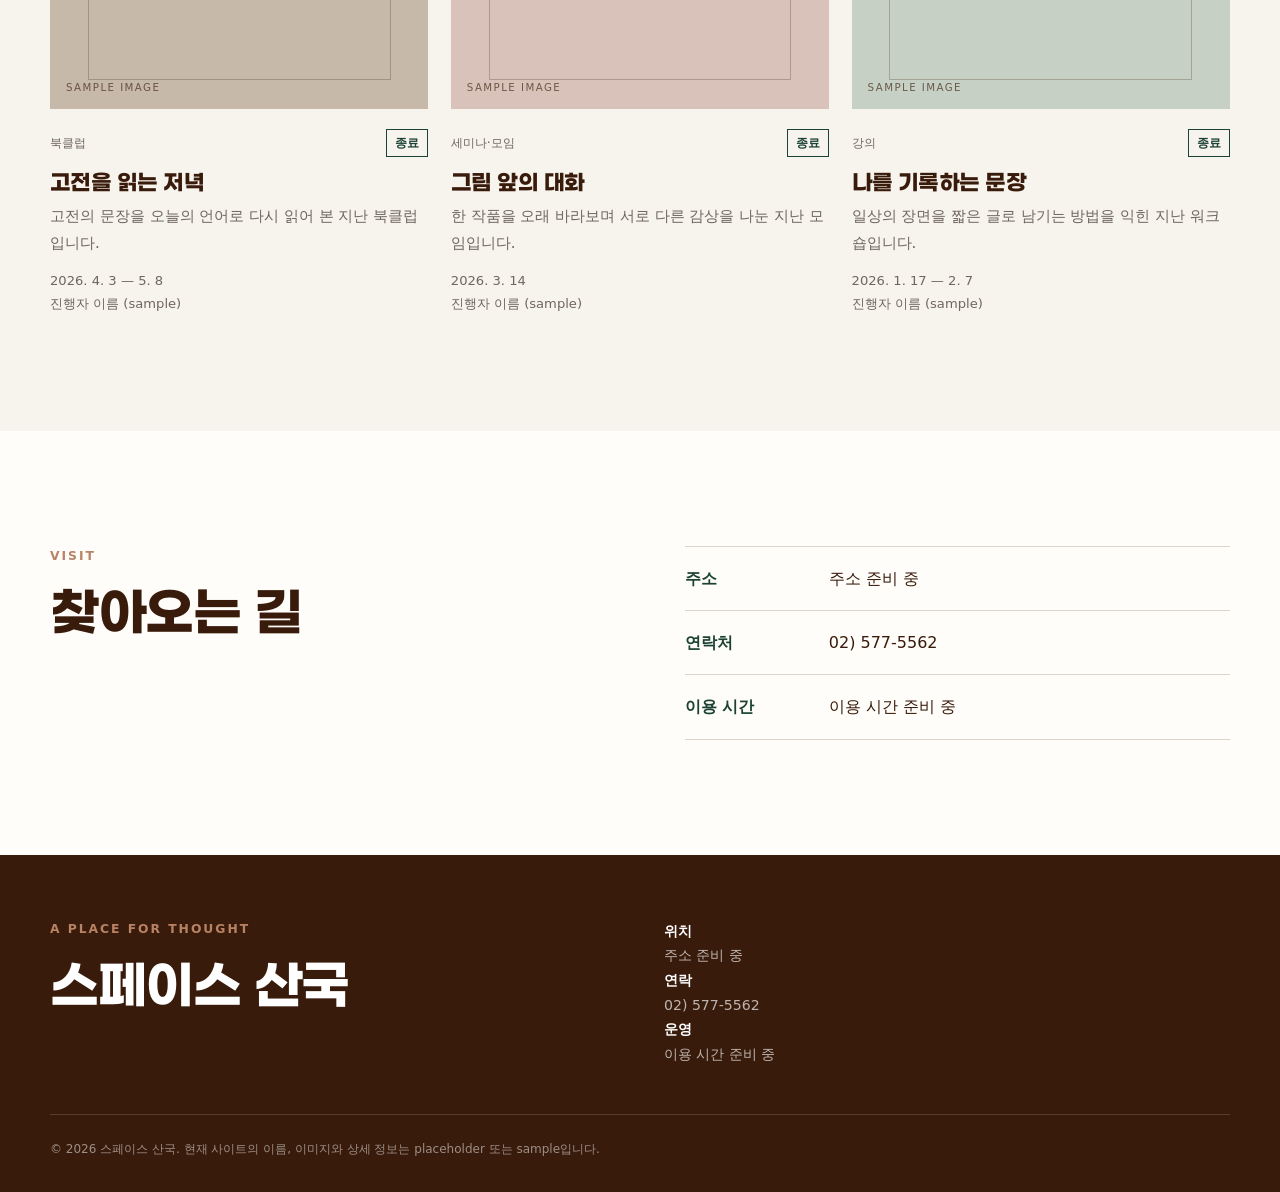
==== commit 511883ab: "Align home navigation with hero image" ====
--- a/index.html
+++ b/index.html
@@ -1 +1 @@
-<!doctype html><html lang="ko"><head><meta charset="UTF-8"><meta name="viewport" content="width=device-width,initial-scale=1"><meta name="description" content="인문·문화 프로그램과 공간 대여를 소개하는 공간 웹사이트"><title>공간 이름 (가칭) | 인문·문화 공간</title><link rel="stylesheet" href="assets/styles.css?v=20260829-2"><script defer src="assets/data.js"></script><script defer src="assets/app.js"></script></head><body data-page="home"><main id="main"></main></body></html>
+<!doctype html><html lang="ko"><head><meta charset="UTF-8"><meta name="viewport" content="width=device-width,initial-scale=1"><meta name="description" content="인문·문화 프로그램과 공간 대여를 소개하는 공간 웹사이트"><title>공간 이름 (가칭) | 인문·문화 공간</title><link rel="stylesheet" href="assets/styles.css?v=20260829-3"><script defer src="assets/data.js"></script><script defer src="assets/app.js"></script></head><body data-page="home"><main id="main"></main></body></html>
--- a/assets/styles.css
+++ b/assets/styles.css
@@ -62,6 +62,11 @@
 .nav-list a[aria-current="page"] { color: white; font-weight: 800; text-decoration: underline; text-underline-offset: .35em; }
 .header-cta { min-height: 2.5rem; margin-left: 1.7rem; padding: .4rem .9rem; border-color: white; background: transparent; color: white; font-size: .86rem; }
 .menu-button { display: none; width: 2.8rem; height: 2.8rem; border: 0; background: transparent; color: white; font-size: 1.5rem; }
+
+@media (min-width: 841px) {
+  body[data-page="home"] .header-inner { display: grid; grid-template-columns: 1.08fr .92fr; width: min(calc(100% - 7rem), 1040px); gap: clamp(2rem, 6vw, 6rem); }
+  body[data-page="home"] .nav-wrap { grid-column: 2; justify-self: center; }
+}
 
 .hero { min-height: 76vh; display: grid; align-items: center; overflow: hidden; background: var(--color-cream); }
 .hero-grid { display: grid; grid-template-columns: 1.08fr .92fr; width: min(calc(100% - 7rem), 1040px); align-items: center; gap: clamp(2rem, 6vw, 6rem); padding-block: 4rem; }
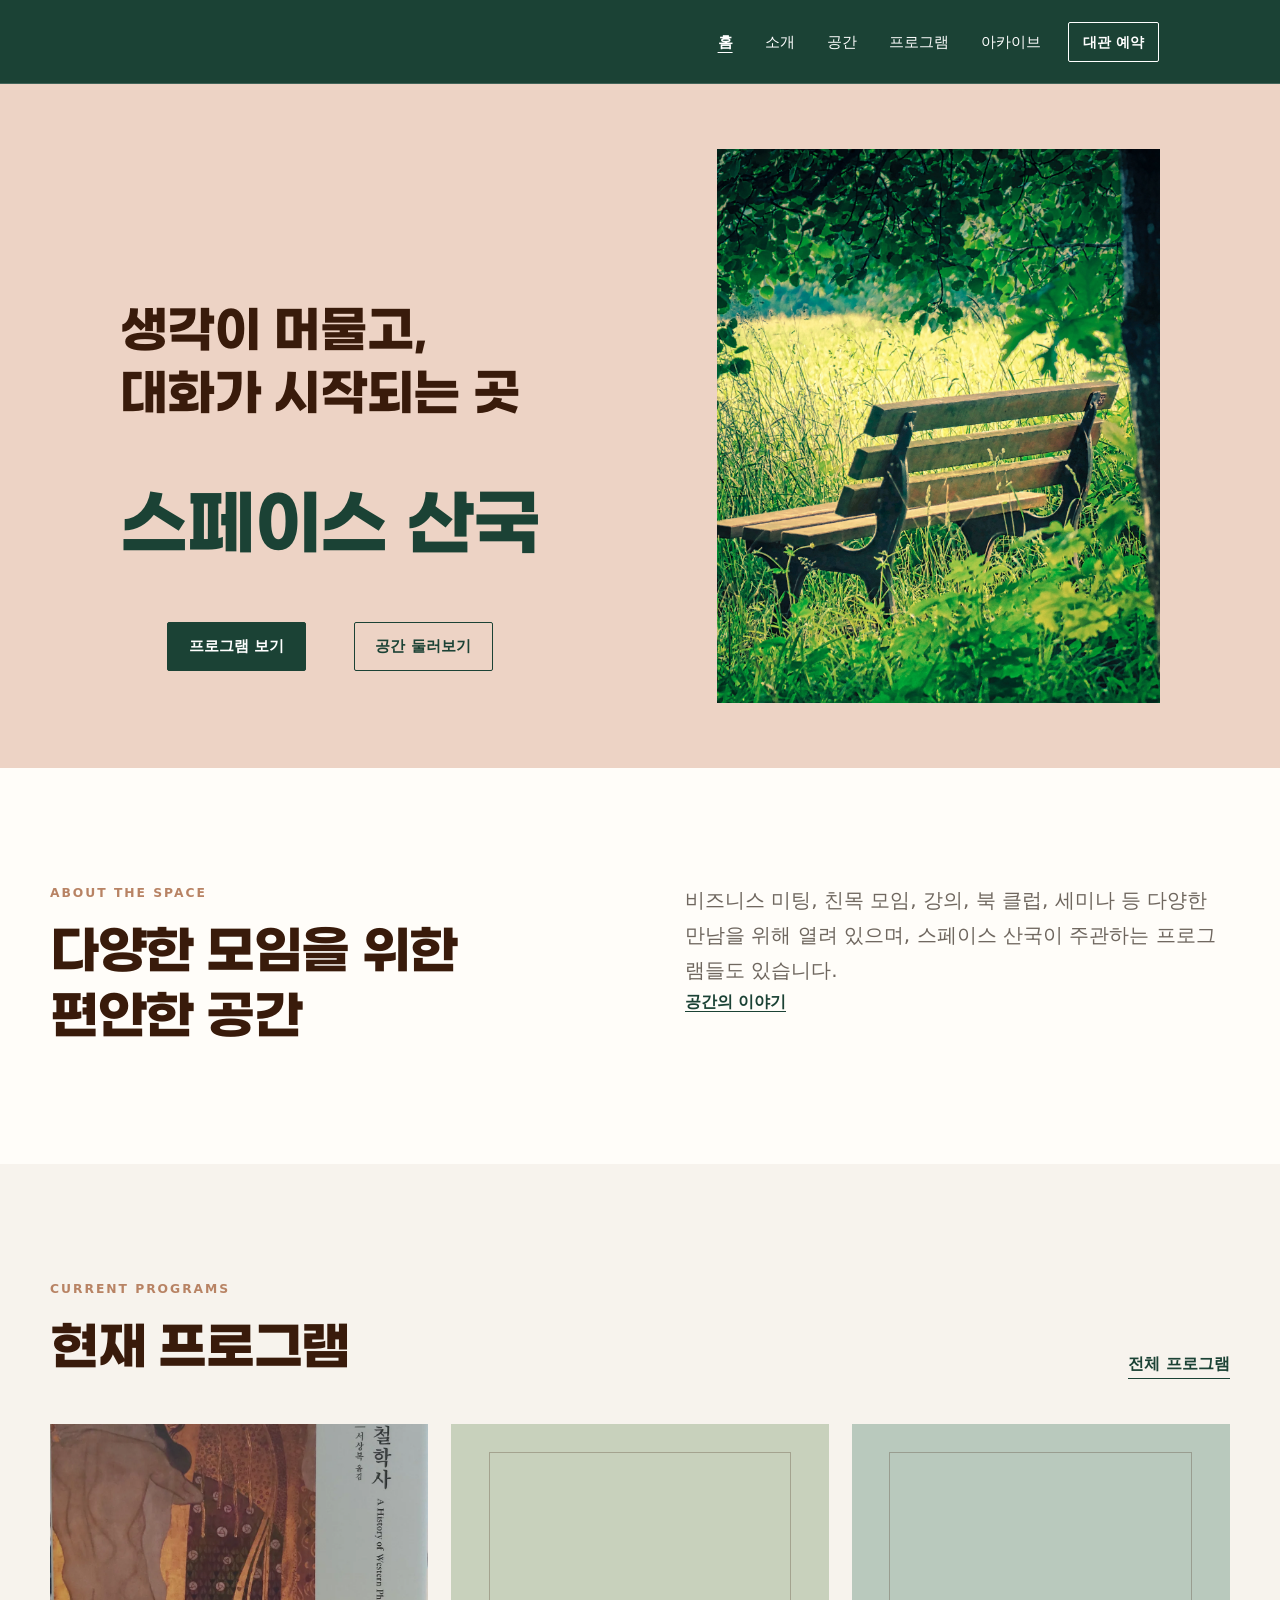
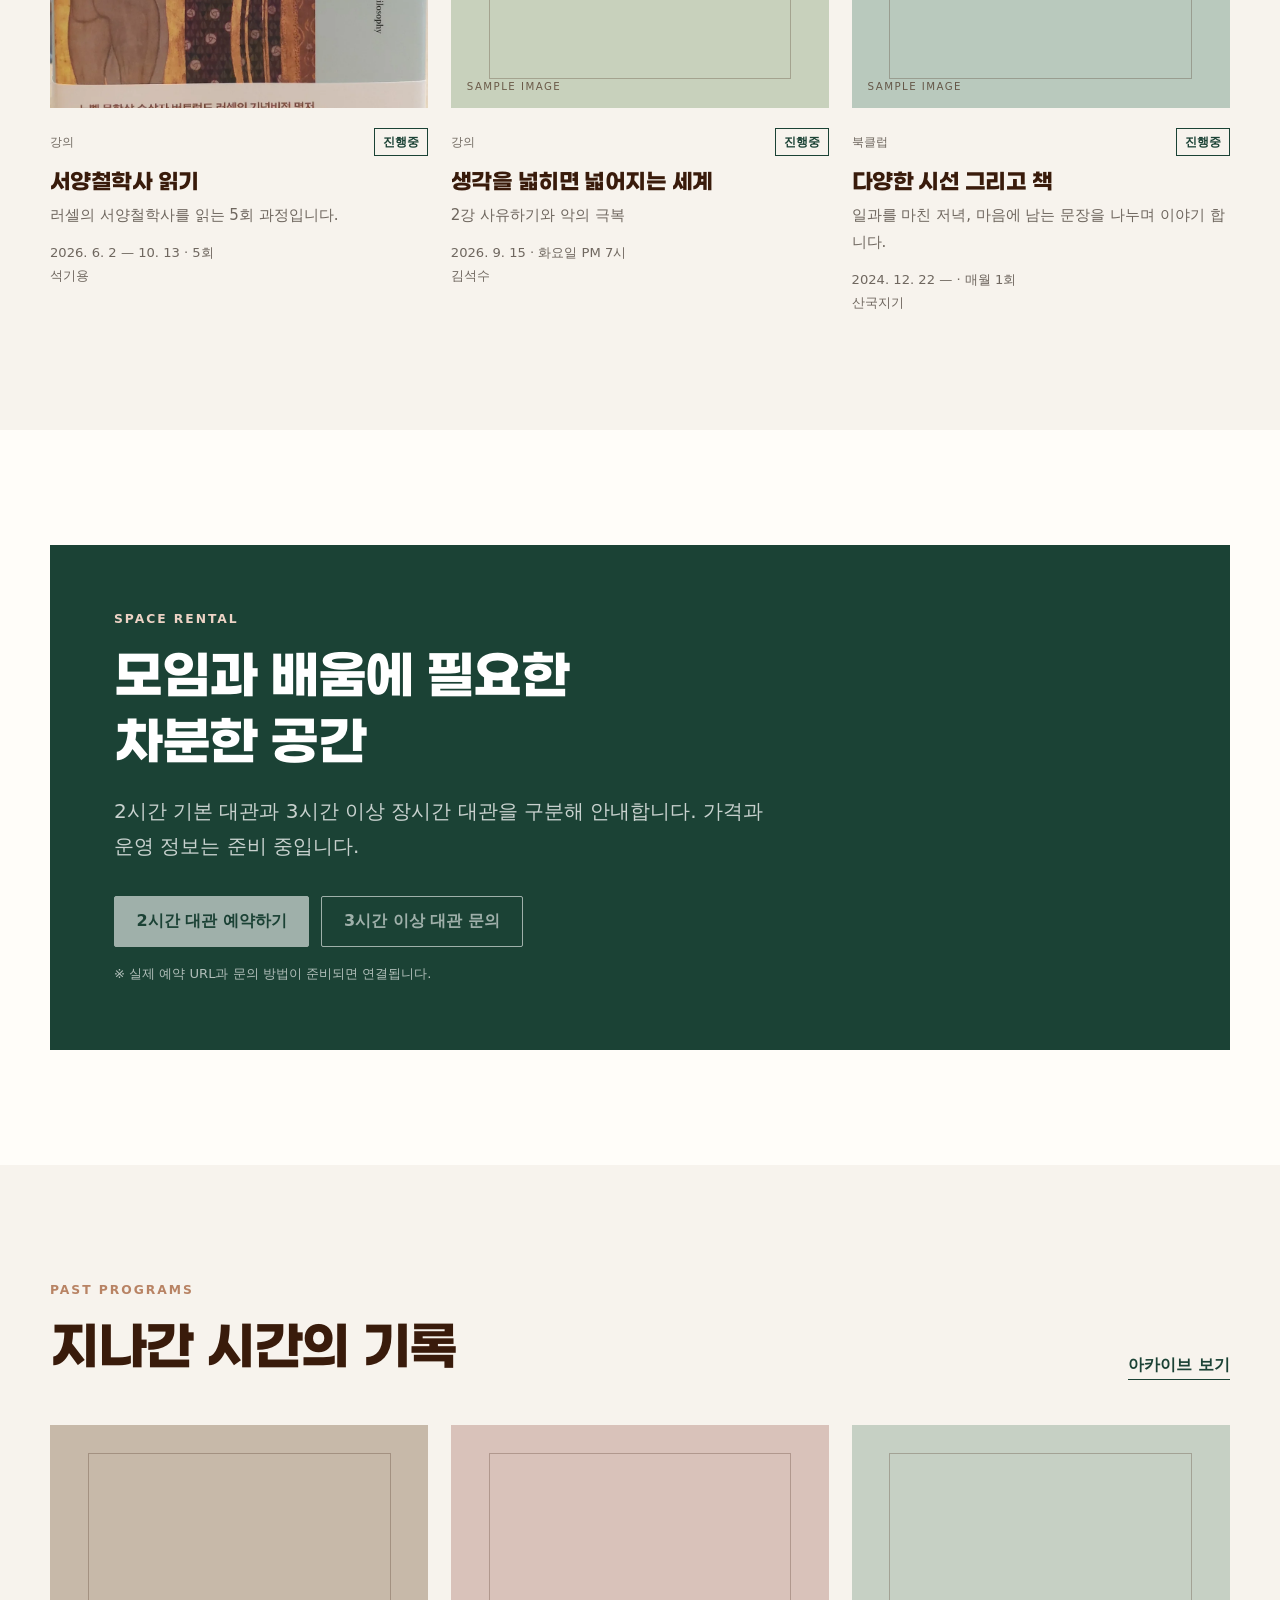
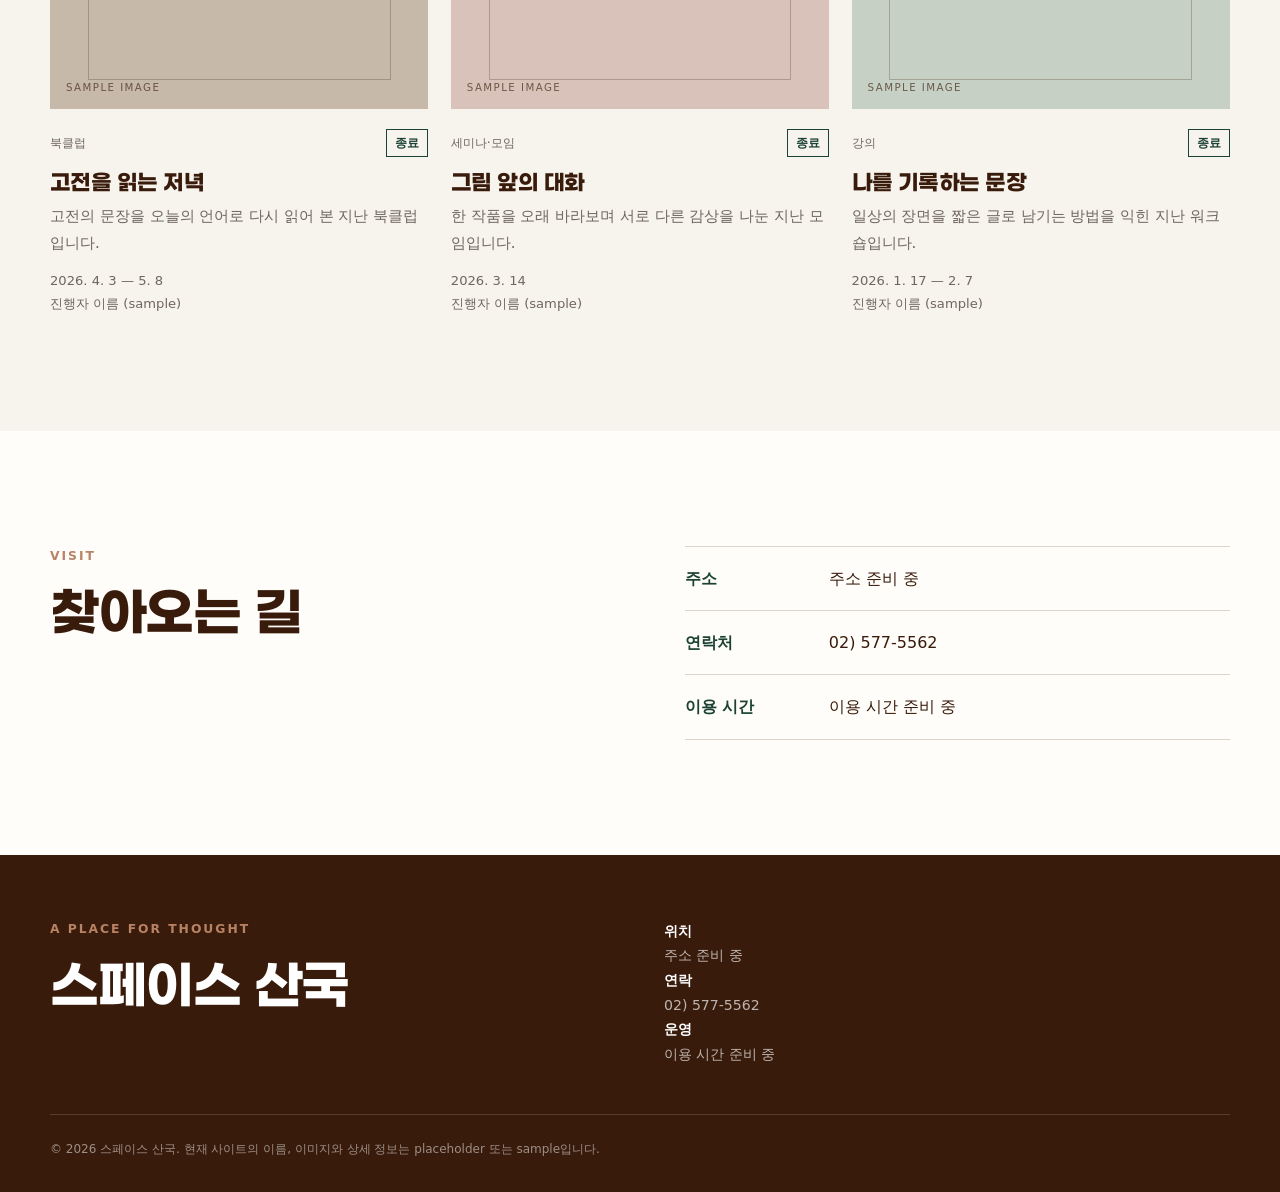
==== commit 76472793: "Update home copy and current program lineup" ====
--- a/index.html
+++ b/index.html
@@ -1 +1 @@
-<!doctype html><html lang="ko"><head><meta charset="UTF-8"><meta name="viewport" content="width=device-width,initial-scale=1"><meta name="description" content="인문·문화 프로그램과 공간 대여를 소개하는 공간 웹사이트"><title>공간 이름 (가칭) | 인문·문화 공간</title><link rel="stylesheet" href="assets/styles.css?v=20260829-3"><script defer src="assets/data.js"></script><script defer src="assets/app.js"></script></head><body data-page="home"><main id="main"></main></body></html>
+<!doctype html><html lang="ko"><head><meta charset="UTF-8"><meta name="viewport" content="width=device-width,initial-scale=1"><meta name="description" content="인문·문화 프로그램과 공간 대여를 소개하는 공간 웹사이트"><title>공간 이름 (가칭) | 인문·문화 공간</title><link rel="stylesheet" href="assets/styles.css?v=20260829-5"><script defer src="assets/data.js?v=20260829-5"></script><script defer src="assets/app.js"></script></head><body data-page="home"><main id="main"></main></body></html>
--- a/assets/styles.css
+++ b/assets/styles.css
@@ -74,7 +74,8 @@
 .hero-content { width: fit-content; }
 .hero-copy h1 { font-size: clamp(1.775rem, 3.875vw, 3.175rem); }
 .hero-title-line { display: block; white-space: nowrap; }
-.hero-name { margin-top: .4em; color: var(--color-primary); font-size: clamp(2.432rem, 5.248vw, 4.224rem); line-height: 1.1; text-align: center; }
+.hero-title-line:not(.hero-name) { transform: translateY(-1em); }
+.hero-name { position: relative; top: -.267em; margin-top: .4em; color: var(--color-primary); font-size: calc(clamp(2.432rem, 5.248vw, 4.224rem) + 4px); line-height: 1.1; text-align: center; }
 .hero-name.is-entering { animation: hero-name-enter 4s cubic-bezier(.22, 1, .36, 1) both; }
 .hero-title-line.accent { color: inherit; }
 .hero-copy .lead { margin-top: 1.7rem; }
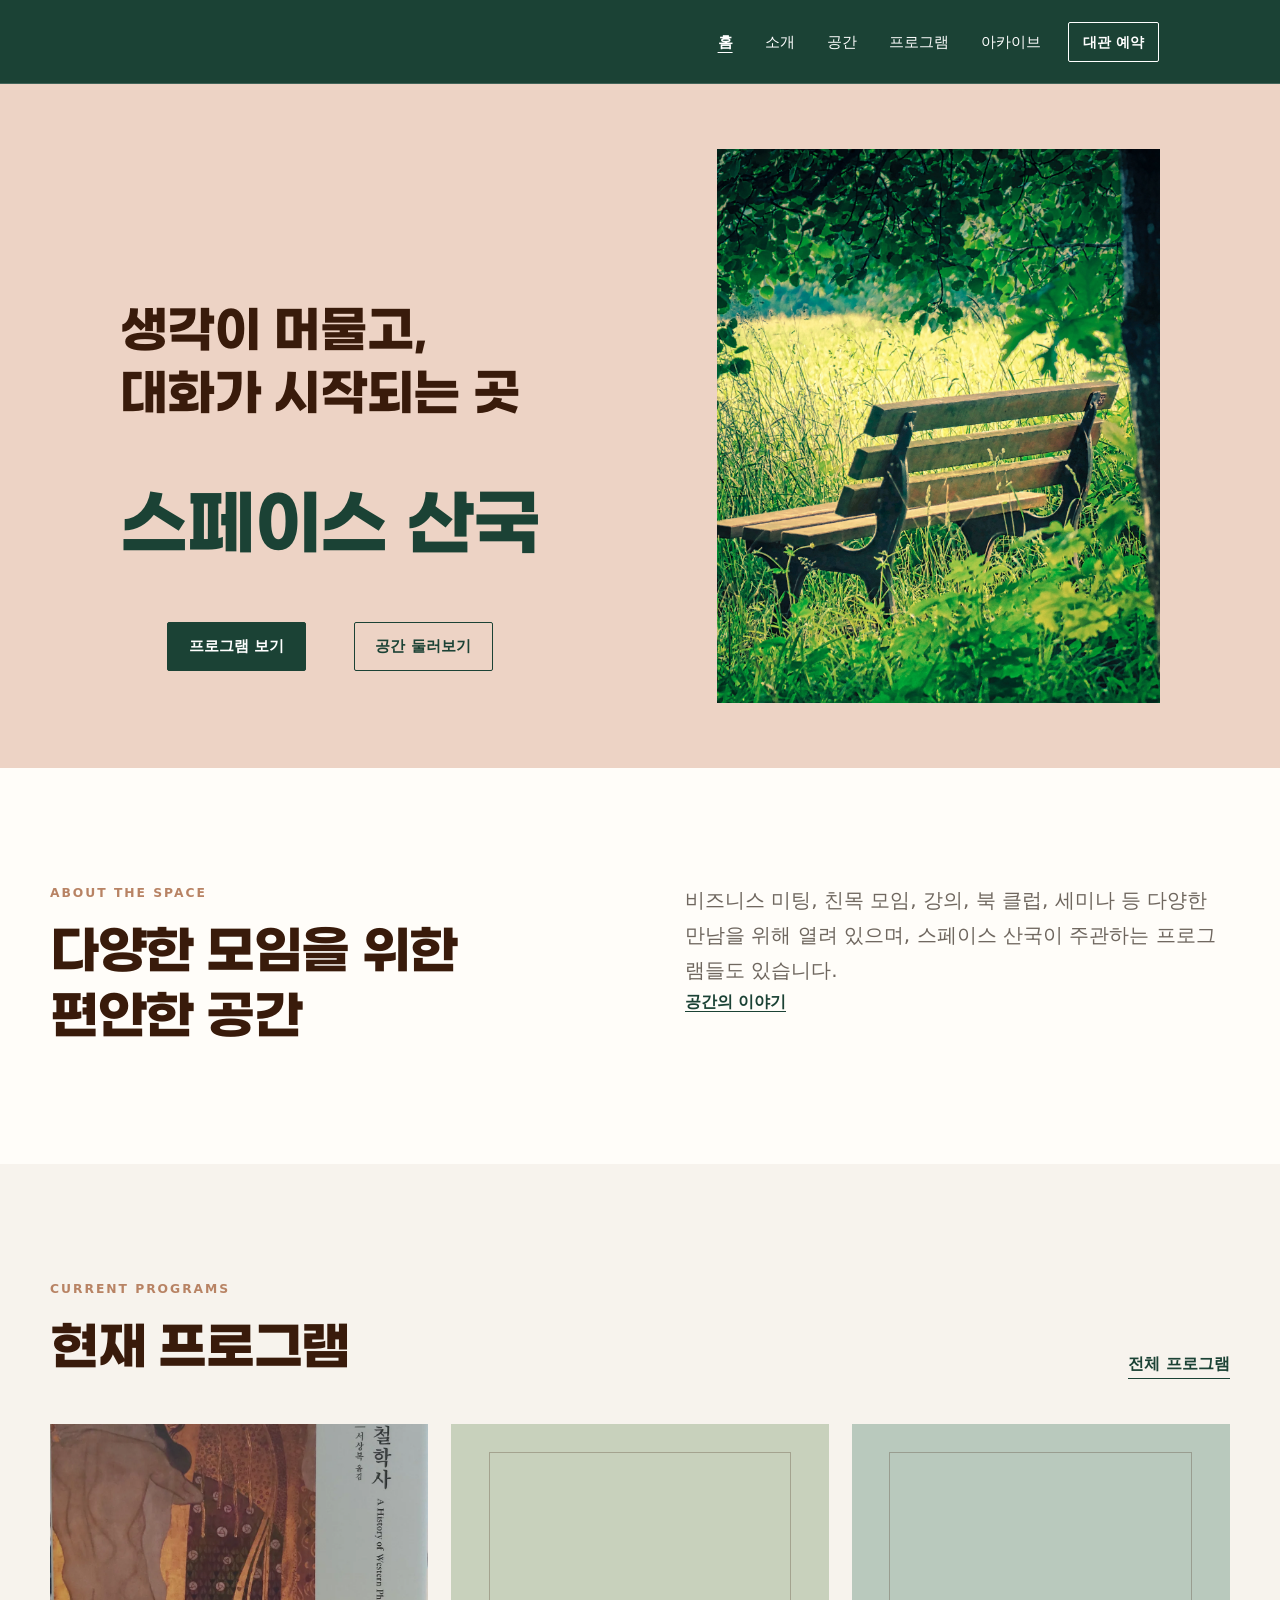
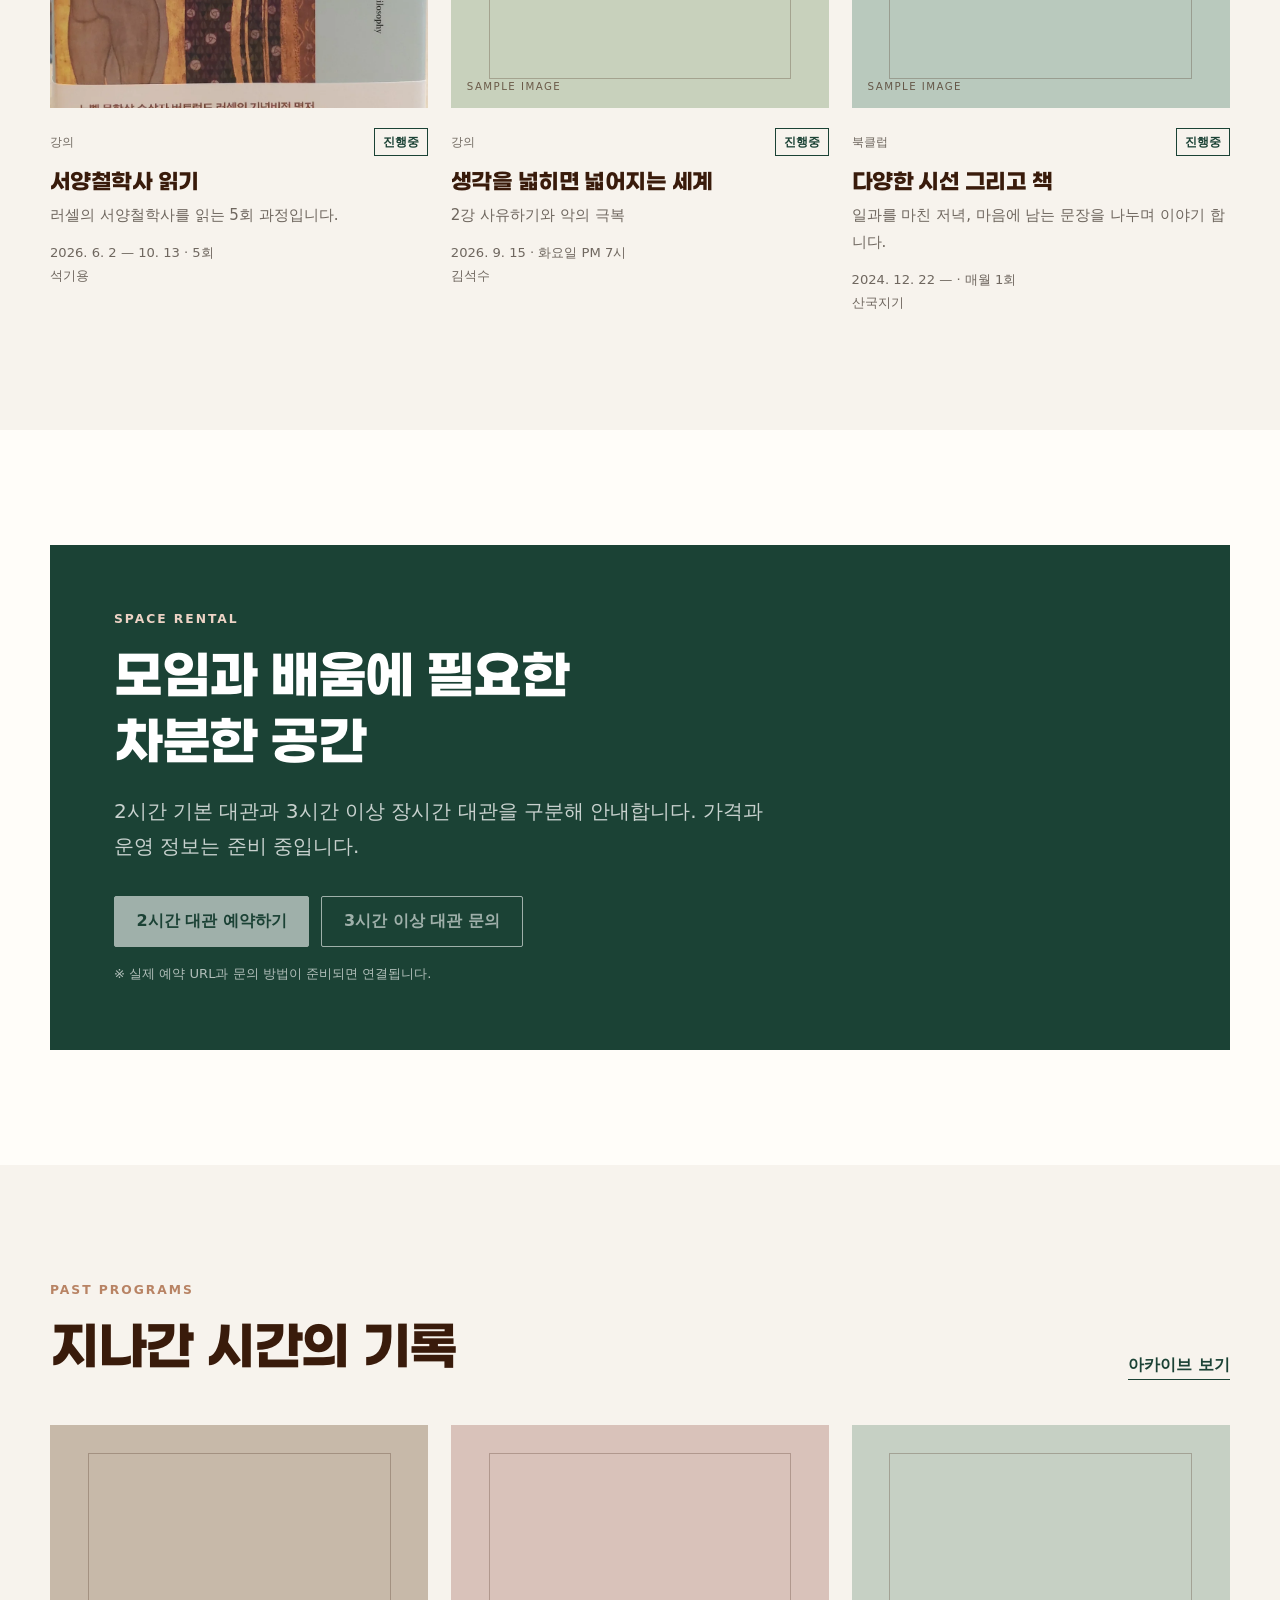
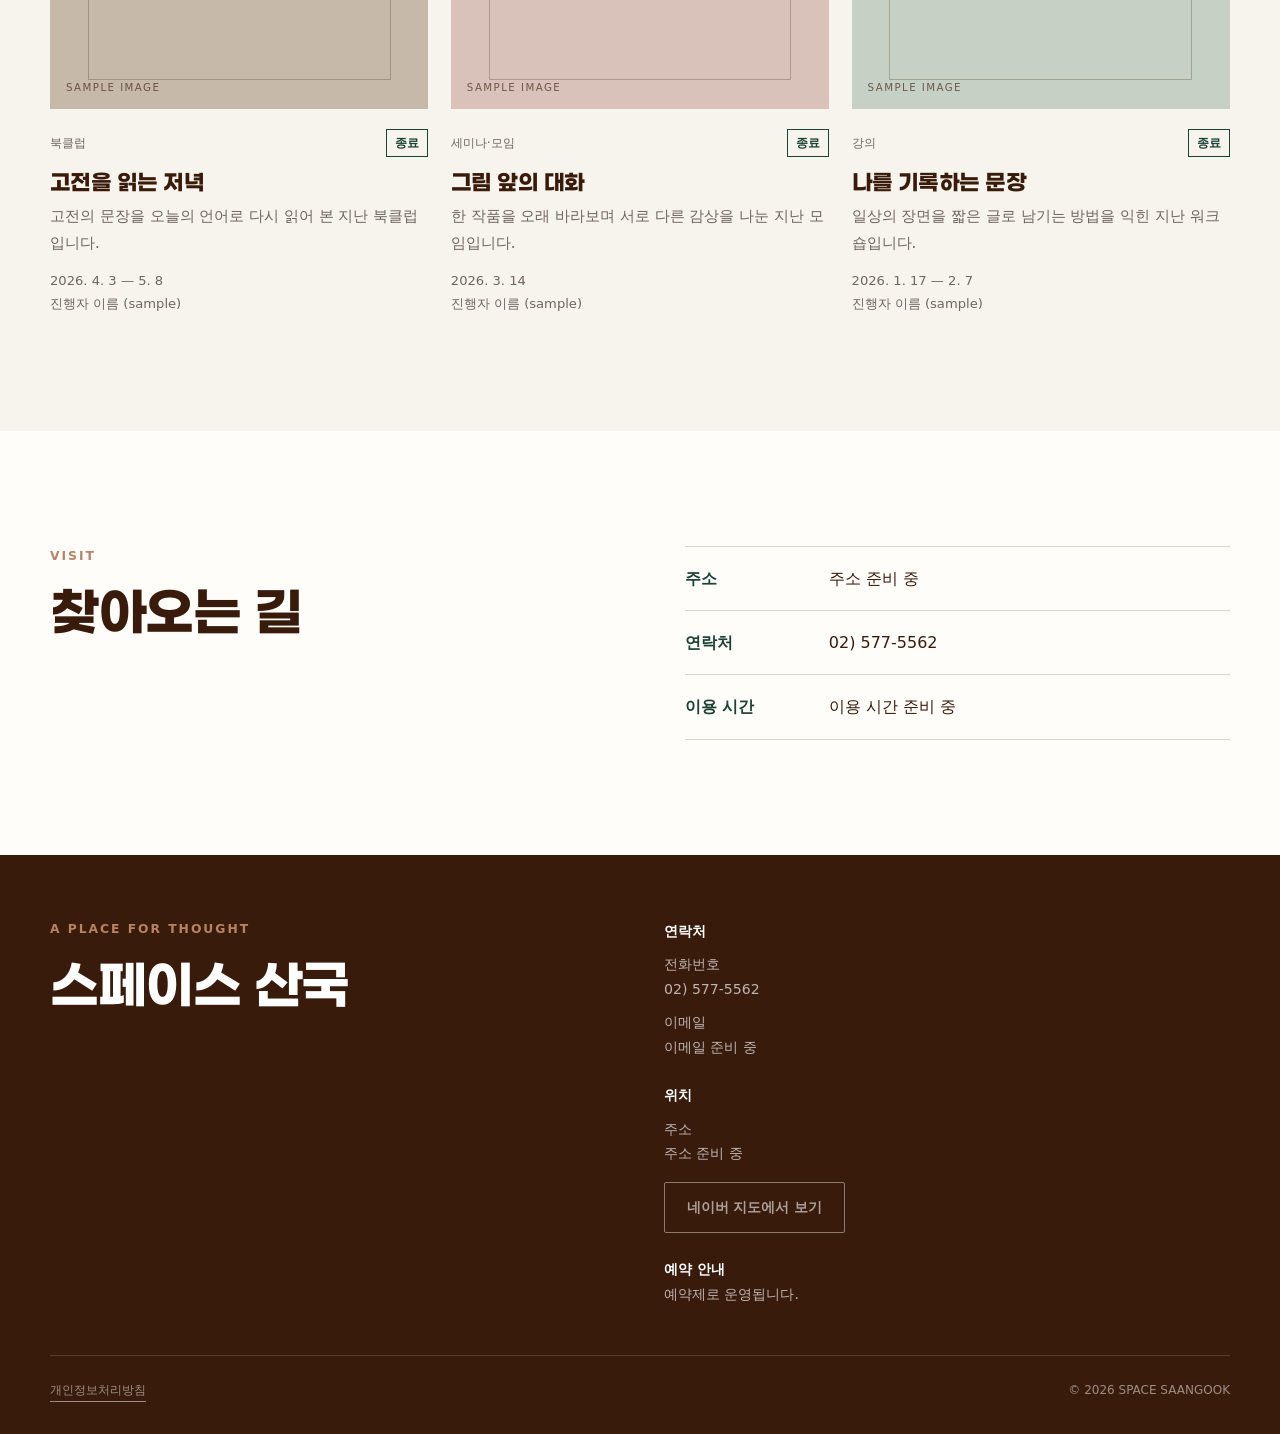
==== commit 688c2758: "Add footer contact and policy layout" ====
--- a/index.html
+++ b/index.html
@@ -1 +1 @@
-<!doctype html><html lang="ko"><head><meta charset="UTF-8"><meta name="viewport" content="width=device-width,initial-scale=1"><meta name="description" content="인문·문화 프로그램과 공간 대여를 소개하는 공간 웹사이트"><title>공간 이름 (가칭) | 인문·문화 공간</title><link rel="stylesheet" href="assets/styles.css?v=20260829-5"><script defer src="assets/data.js?v=20260829-5"></script><script defer src="assets/app.js"></script></head><body data-page="home"><main id="main"></main></body></html>
+<!doctype html><html lang="ko"><head><meta charset="UTF-8"><meta name="viewport" content="width=device-width,initial-scale=1"><meta name="description" content="인문·문화 프로그램과 공간 대여를 소개하는 공간 웹사이트"><title>공간 이름 (가칭) | 인문·문화 공간</title><link rel="stylesheet" href="assets/styles.css?v=20260902-1"><script defer src="assets/data.js?v=20260829-6"></script><script defer src="assets/app.js?v=20260902-1"></script></head><body data-page="home"><main id="main"></main></body></html>
--- a/assets/styles.css
+++ b/assets/styles.css
@@ -136,9 +136,13 @@
 
 .site-footer { padding: 4rem 0 2rem; background: var(--color-dark); color: white; }
 .footer-grid { display: grid; grid-template-columns: 1fr 1fr; gap: 3rem; }
-.footer-info { color: rgba(255,255,255,.67); font-size: .88rem; }
+.footer-info { display: grid; gap: 1.5rem; color: rgba(255,255,255,.67); font-size: .88rem; }
 .footer-info strong { color: white; }
+.footer-info-group p + p { margin-top: .55rem; }
+.footer-map-button { min-height: 3.2rem; margin-top: 1rem; border-color: rgba(255,255,255,.72); color: white; }
 .copyright { margin-top: 3rem; padding-top: 1.5rem; border-top: 1px solid rgba(255,255,255,.15); color: rgba(255,255,255,.5); font-size: .75rem; }
+.footer-bottom { display: flex; align-items: center; justify-content: space-between; gap: 1rem; }
+.footer-policy-link { border-bottom: 1px solid currentColor; cursor: default; }
 
 :focus-visible { outline: 3px solid var(--color-brown); outline-offset: 4px; }
 
@@ -175,6 +179,7 @@
   .gallery { grid-template-columns: 1fr 1fr; grid-template-rows: 2fr 1fr; min-height: 430px; }
   .gallery > :first-child { grid-column: 1 / 3; grid-row: auto; }
   .info-list li { grid-template-columns: 6.5rem 1fr; }
+  .footer-bottom { align-items: flex-start; flex-direction: column; }
 }
 
 @media (prefers-reduced-motion: reduce) {
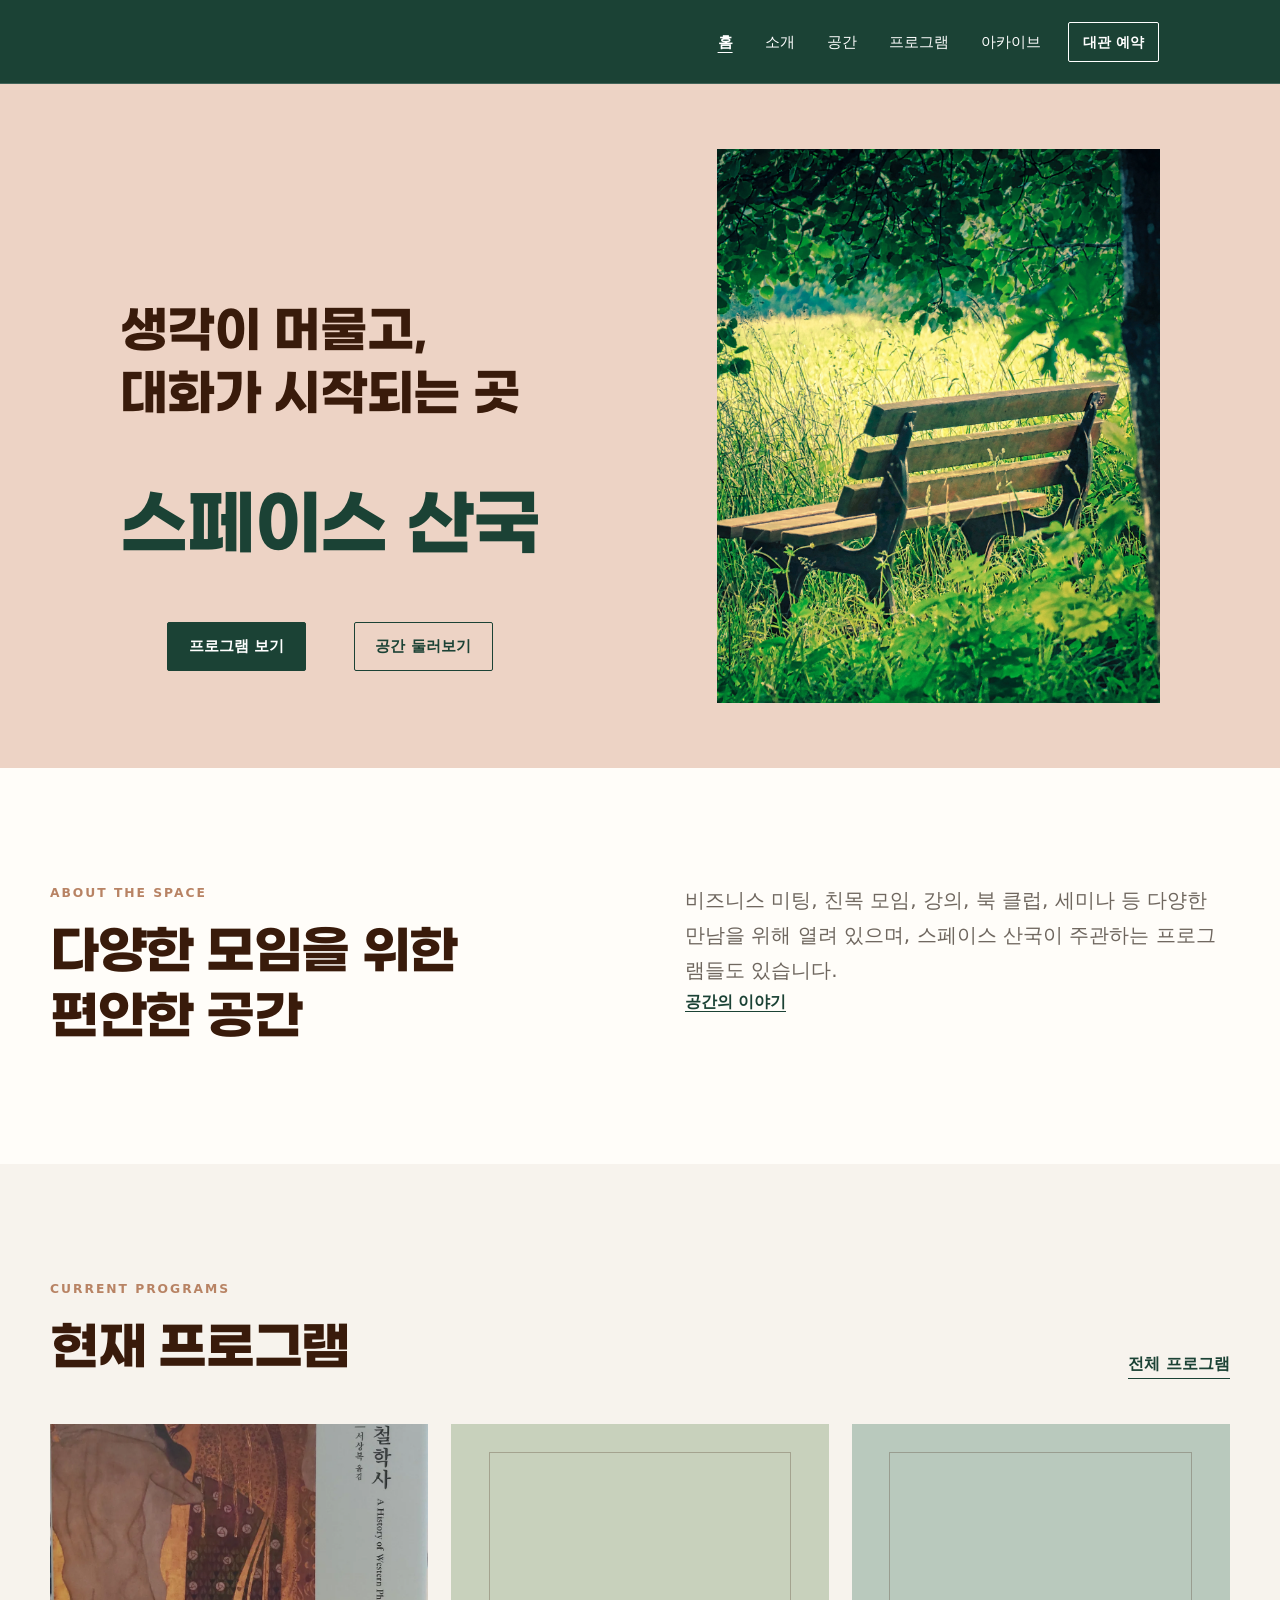
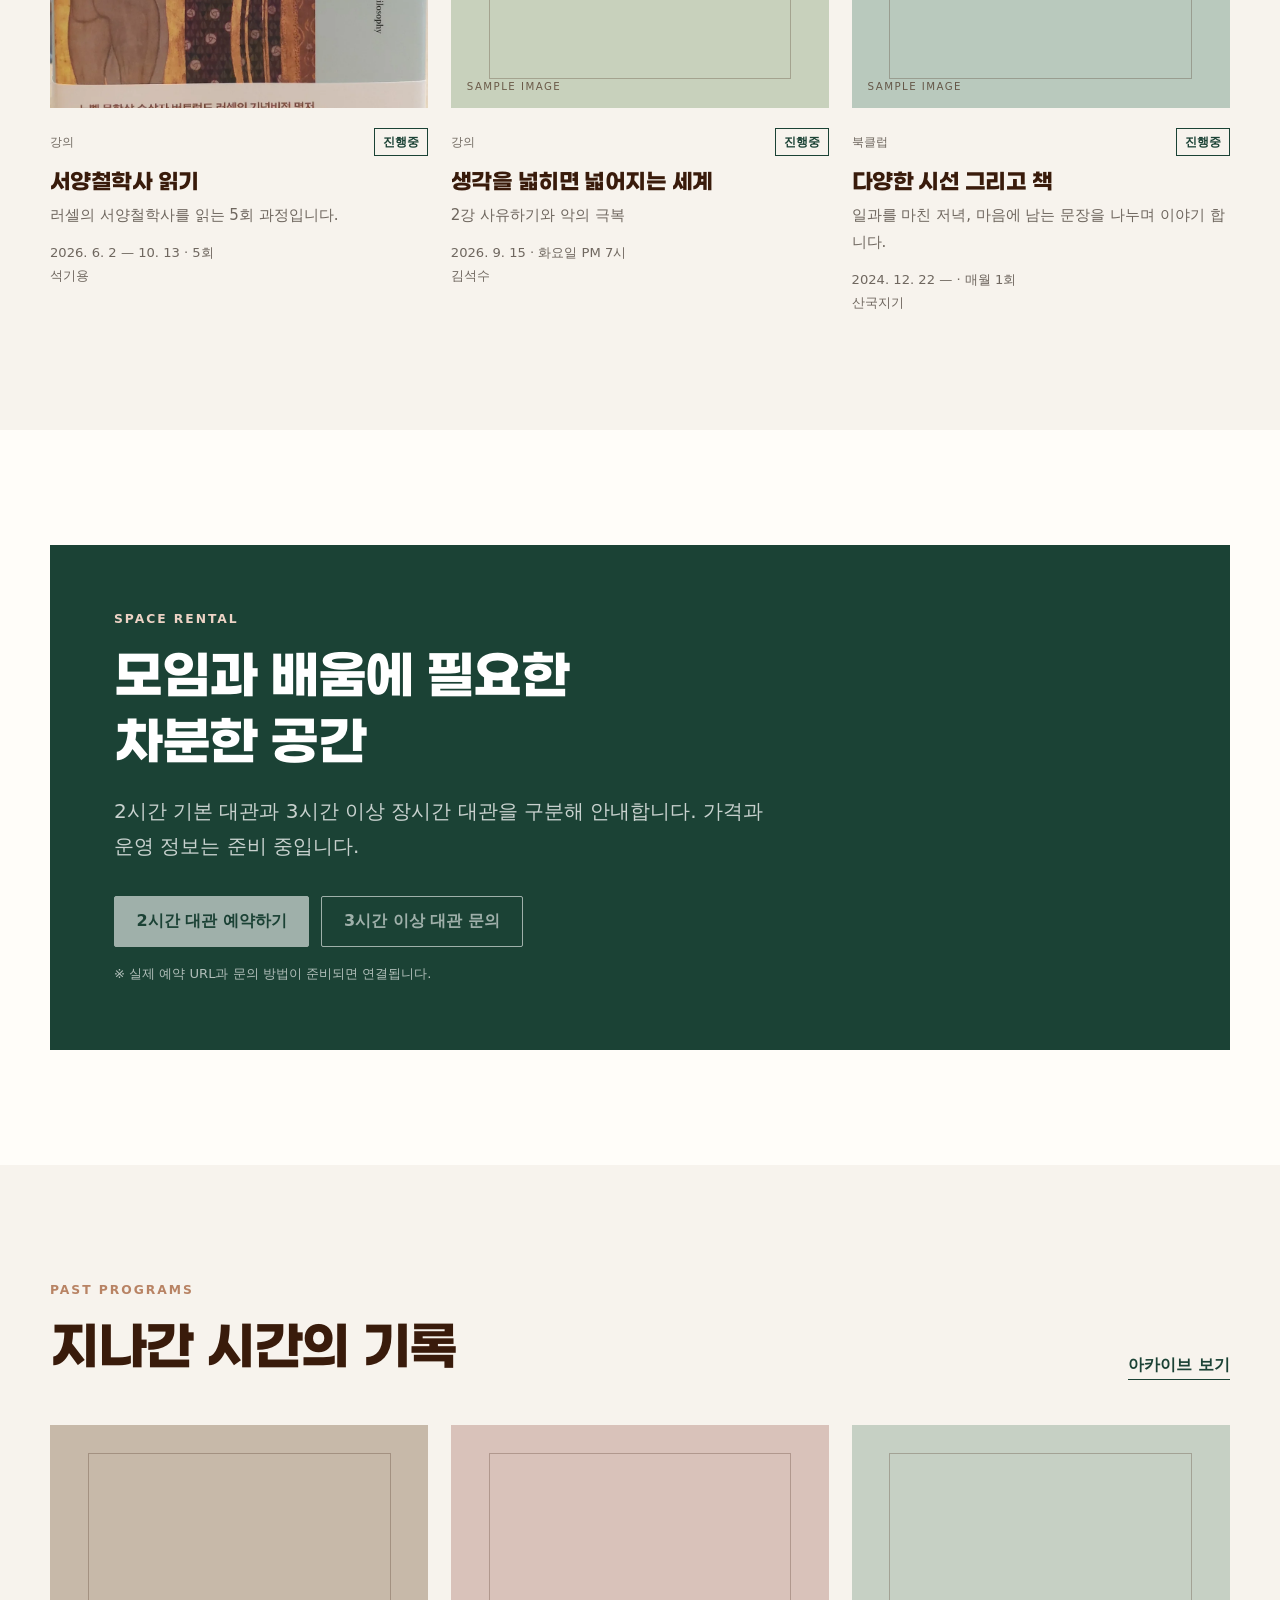
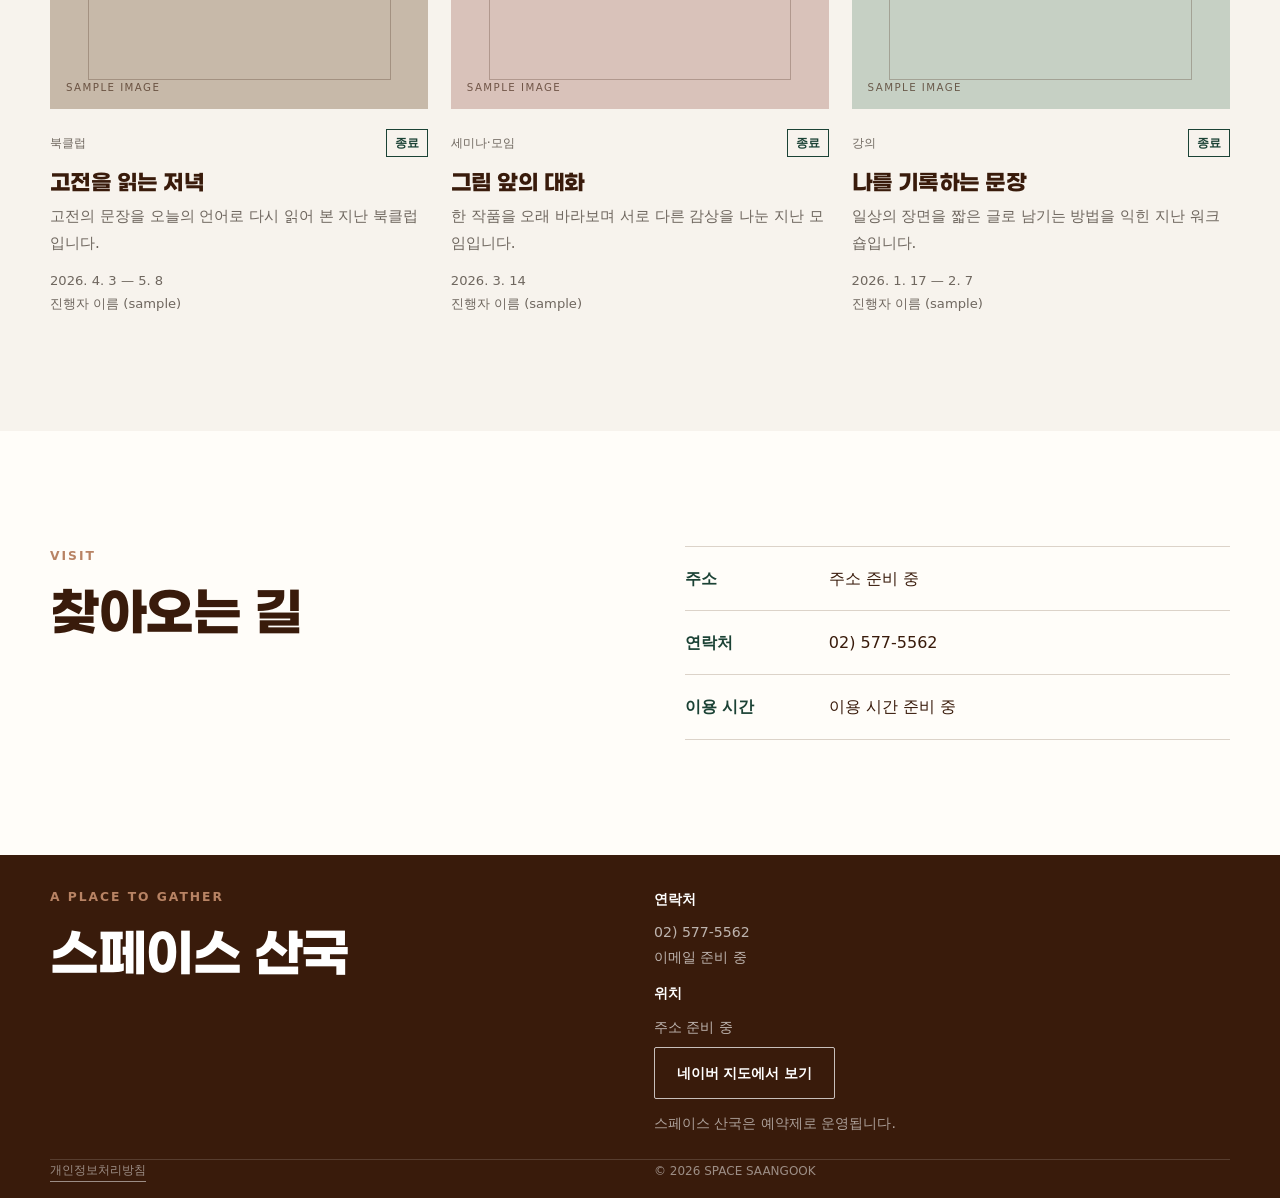
==== commit c1d7ebba: "Refine footer information layout" ====
--- a/index.html
+++ b/index.html
@@ -1 +1 @@
-<!doctype html><html lang="ko"><head><meta charset="UTF-8"><meta name="viewport" content="width=device-width,initial-scale=1"><meta name="description" content="인문·문화 프로그램과 공간 대여를 소개하는 공간 웹사이트"><title>공간 이름 (가칭) | 인문·문화 공간</title><link rel="stylesheet" href="assets/styles.css?v=20260902-1"><script defer src="assets/data.js?v=20260829-6"></script><script defer src="assets/app.js?v=20260902-1"></script></head><body data-page="home"><main id="main"></main></body></html>
+<!doctype html><html lang="ko"><head><meta charset="UTF-8"><meta name="viewport" content="width=device-width,initial-scale=1"><meta name="description" content="인문·문화 프로그램과 공간 대여를 소개하는 공간 웹사이트"><title>공간 이름 (가칭) | 인문·문화 공간</title><link rel="stylesheet" href="assets/styles.css?v=20260903-13"><script defer src="assets/data.js?v=20260829-6"></script><script defer src="assets/app.js?v=20260903-5"></script></head><body data-page="home"><main id="main"></main></body></html>
--- a/assets/styles.css
+++ b/assets/styles.css
@@ -114,6 +114,11 @@
 .page-hero { padding: clamp(5rem, 11vw, 9rem) 0 clamp(3.5rem, 8vw, 6rem); border-bottom: 1px solid var(--color-line); }
 .page-hero--notice h1 { font-size: clamp(2rem, 4vw, 3.4rem); }
 .page-hero .lead { margin-top: 1.5rem; }
+.detail-back-link { display: inline-block; margin-bottom: 1.5rem; font-size: .9rem; }
+body[data-page="program-detail"], body[data-page="archive-detail"] { --section-space: clamp(3.5rem, 7vw, 6rem); }
+body[data-page="program-detail"] .page-hero, body[data-page="archive-detail"] .page-hero { padding: clamp(3rem, 6vw, 5rem) 0 clamp(2.75rem, 6vw, 4.5rem); }
+body[data-page="program-detail"] .page-hero h1, body[data-page="archive-detail"] .page-hero h1 { font-size: clamp(2.2rem, 5vw, 4.25rem); }
+body[data-page="program-detail"] main > .section--paper, body[data-page="archive-detail"] main > .section--paper { padding-top: clamp(2.25rem, 4vw, 3.5rem); }
 .gallery { display: grid; grid-template-columns: 1.4fr .6fr; grid-template-rows: 1fr 1fr; gap: 1rem; min-height: 540px; }
 .gallery > :first-child { grid-row: 1 / 3; }
 .gallery-image { position: relative; overflow: hidden; background: var(--color-cream); }
@@ -134,15 +139,16 @@
 .value span { display: block; margin-bottom: 3rem; color: var(--color-brown); font-family: var(--font-serif); font-size: 1.5rem; }
 .value p { margin-top: .8rem; color: var(--color-muted); font-size: .93rem; }
 
-.site-footer { padding: 4rem 0 2rem; background: var(--color-dark); color: white; }
-.footer-grid { display: grid; grid-template-columns: 1fr 1fr; gap: 3rem; }
-.footer-info { display: grid; gap: 1.5rem; color: rgba(255,255,255,.67); font-size: .88rem; }
+.site-footer { padding: 2rem 0 1rem; background: var(--color-dark); color: white; }
+.footer-grid { display: grid; grid-template-columns: 1fr 1fr; gap: 1.75rem; }
+.footer-info { display: grid; gap: .75rem; color: rgba(255,255,255,.67); font-size: .88rem; }
 .footer-info strong { color: white; }
 .footer-info-group p + p { margin-top: .55rem; }
-.footer-map-button { min-height: 3.2rem; margin-top: 1rem; border-color: rgba(255,255,255,.72); color: white; }
-.copyright { margin-top: 3rem; padding-top: 1.5rem; border-top: 1px solid rgba(255,255,255,.15); color: rgba(255,255,255,.5); font-size: .75rem; }
-.footer-bottom { display: flex; align-items: center; justify-content: space-between; gap: 1rem; }
-.footer-policy-link { border-bottom: 1px solid currentColor; cursor: default; }
+.footer-reservation-note { color: rgba(255,255,255,.58); }
+.footer-map-button { min-height: 3.2rem; margin-top: .5rem; border-color: rgba(255,255,255,.72); color: white; }
+.copyright { margin-top: 1.5rem; border-top: 1px solid rgba(255,255,255,.15); color: rgba(255,255,255,.5); font-size: .75rem; }
+.footer-bottom { display: grid; grid-template-columns: 1fr 1fr; align-items: center; gap: 1.75rem; }
+.footer-policy-link { justify-self: start; border-bottom: 1px solid currentColor; cursor: default; }
 
 :focus-visible { outline: 3px solid var(--color-brown); outline-offset: 4px; }
 
@@ -175,11 +181,11 @@
   h1 { font-size: clamp(2.55rem, 15vw, 4.2rem); }
   .section-head { display: block; }
   .section-head .text-link { display: inline-block; margin-top: 1rem; }
-  .card-grid, .facts, .footer-grid { grid-template-columns: 1fr; }
+  .card-grid, .facts, .footer-grid, .footer-bottom { grid-template-columns: 1fr; }
   .gallery { grid-template-columns: 1fr 1fr; grid-template-rows: 2fr 1fr; min-height: 430px; }
   .gallery > :first-child { grid-column: 1 / 3; grid-row: auto; }
   .info-list li { grid-template-columns: 6.5rem 1fr; }
-  .footer-bottom { align-items: flex-start; flex-direction: column; }
+  .footer-bottom { align-items: flex-start; gap: .5rem; }
 }
 
 @media (prefers-reduced-motion: reduce) {
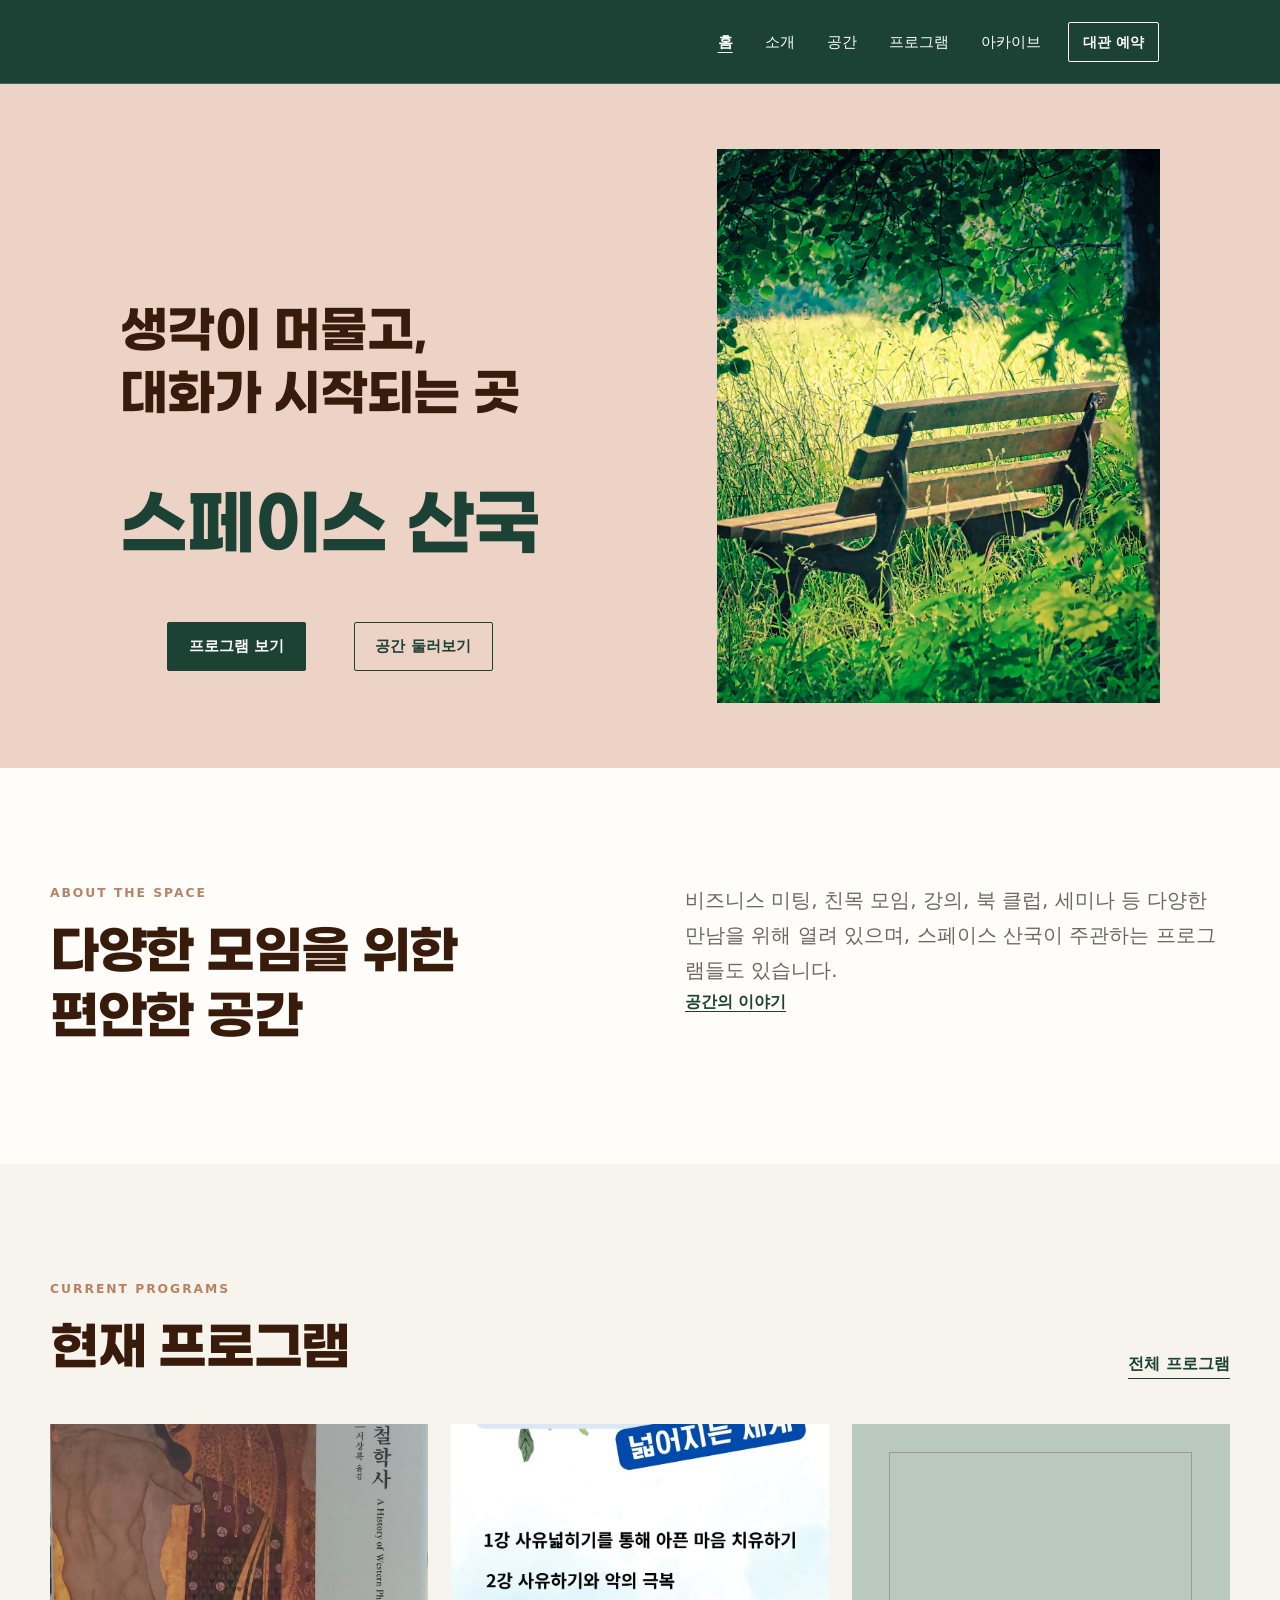
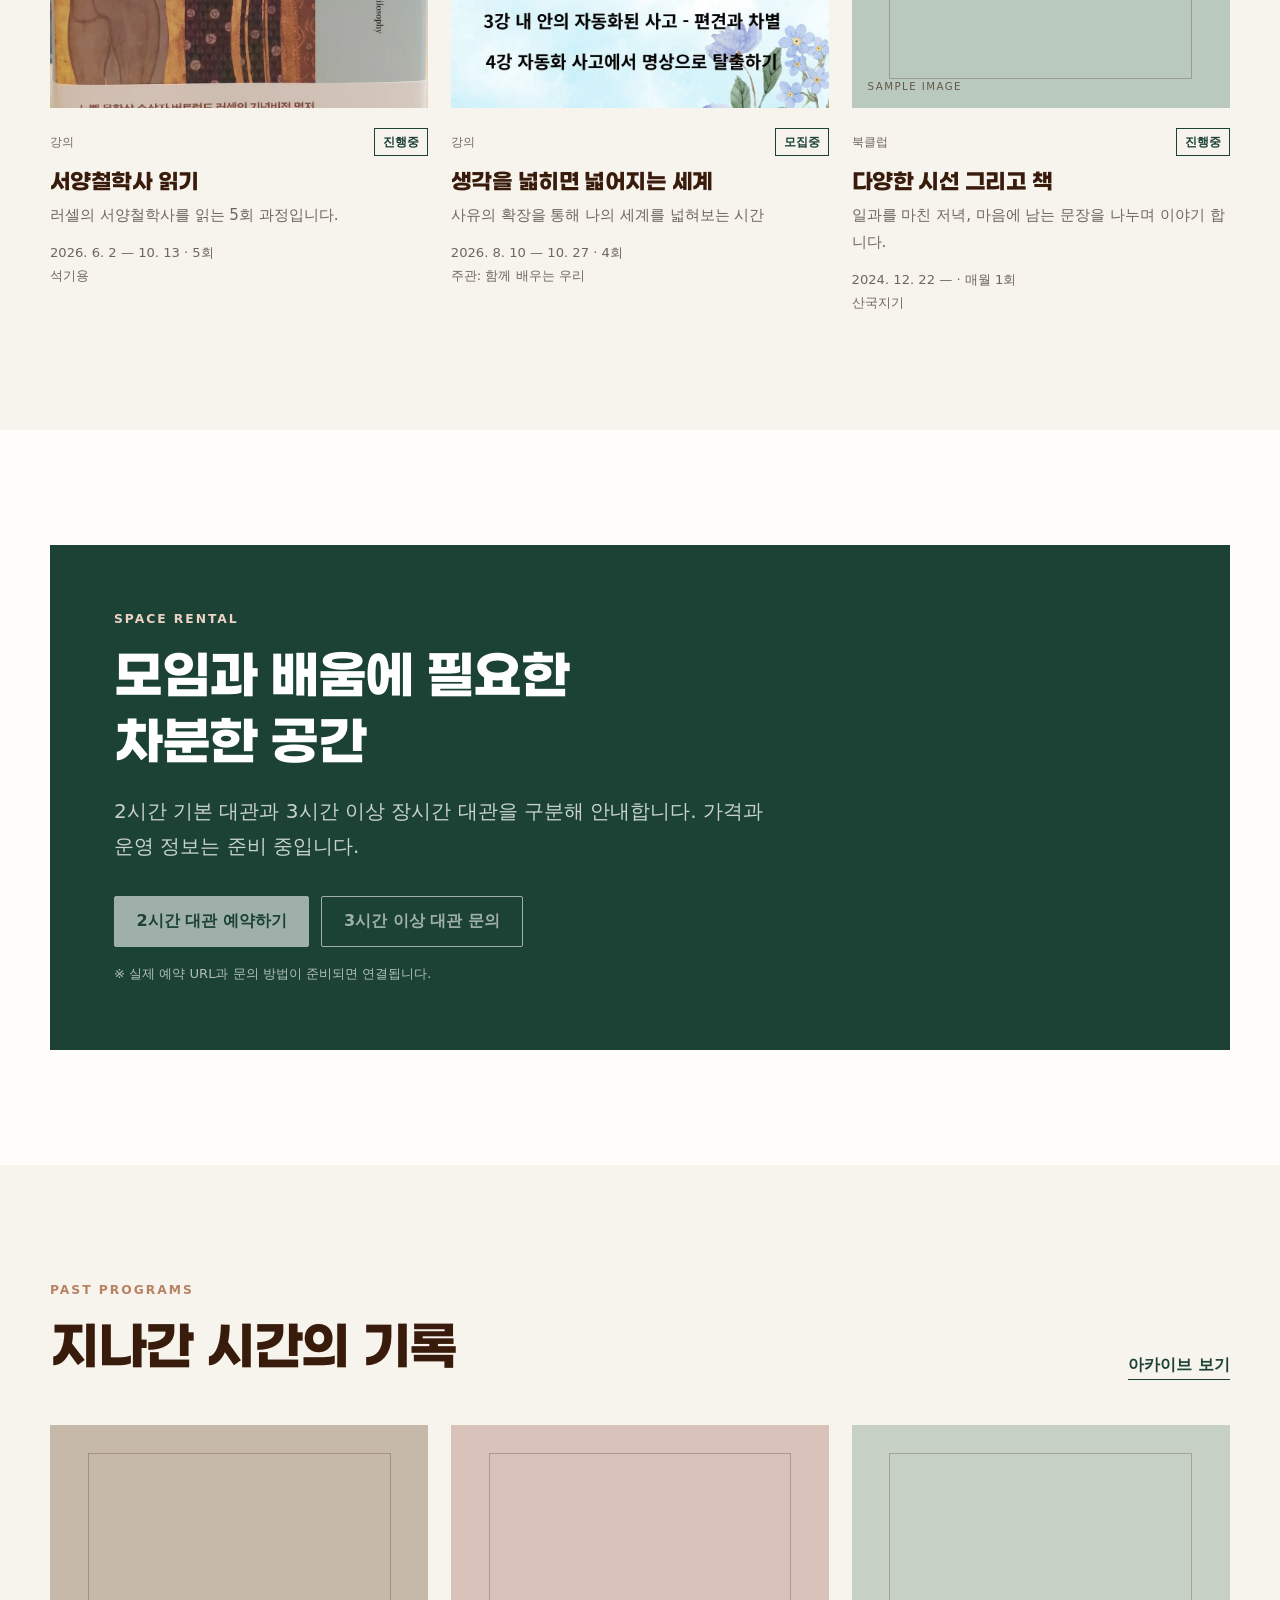
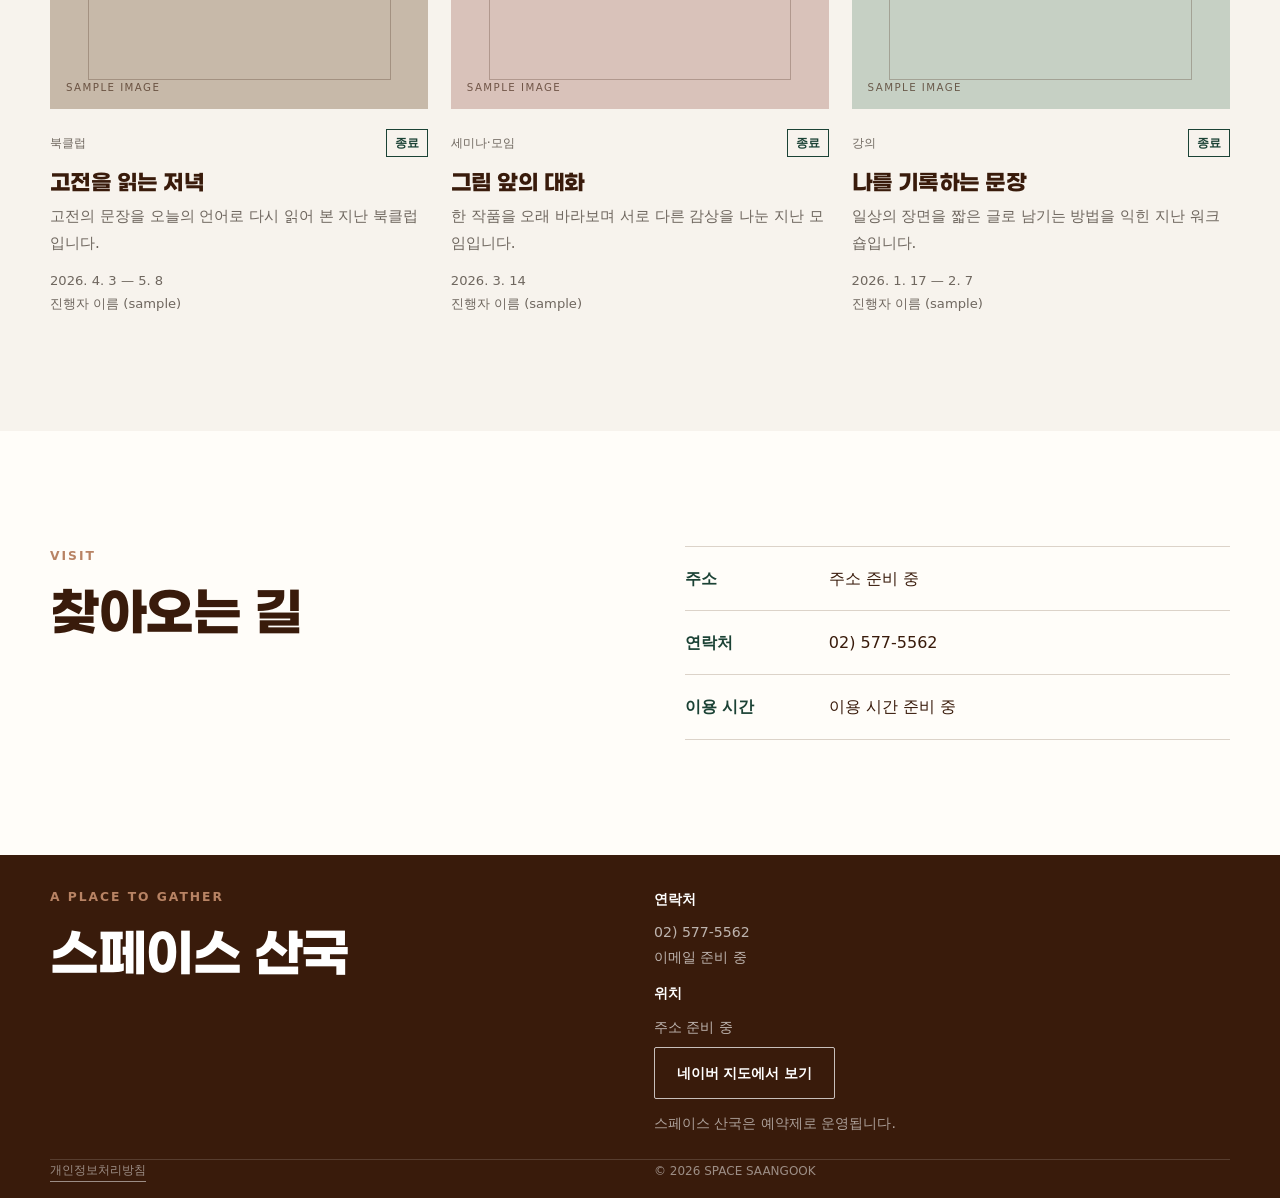
==== commit b5251bd3: "Add multi-session application flow and program details" ====
--- a/index.html
+++ b/index.html
@@ -1 +1 @@
-<!doctype html><html lang="ko"><head><meta charset="UTF-8"><meta name="viewport" content="width=device-width,initial-scale=1"><meta name="description" content="인문·문화 프로그램과 공간 대여를 소개하는 공간 웹사이트"><title>공간 이름 (가칭) | 인문·문화 공간</title><link rel="stylesheet" href="assets/styles.css?v=20260903-13"><script defer src="assets/data.js?v=20260829-6"></script><script defer src="assets/app.js?v=20260903-5"></script></head><body data-page="home"><main id="main"></main></body></html>
+<!doctype html><html lang="ko"><head><meta charset="UTF-8"><meta name="viewport" content="width=device-width,initial-scale=1"><meta name="description" content="인문·문화 프로그램과 공간 대여를 소개하는 공간 웹사이트"><title>공간 이름 (가칭) | 인문·문화 공간</title><link rel="stylesheet" href="assets/styles.css?v=20260903-17"><script defer src="assets/data.js?v=20260903-1"></script><script defer src="assets/app.js?v=20260903-7"></script></head><body data-page="home"><main id="main"></main></body></html>
--- a/assets/styles.css
+++ b/assets/styles.css
@@ -114,11 +114,19 @@
 .page-hero { padding: clamp(5rem, 11vw, 9rem) 0 clamp(3.5rem, 8vw, 6rem); border-bottom: 1px solid var(--color-line); }
 .page-hero--notice h1 { font-size: clamp(2rem, 4vw, 3.4rem); }
 .page-hero .lead { margin-top: 1.5rem; }
+body:is([data-page="about"], [data-page="space"], [data-page="programs"], [data-page="archive"], [data-page="apply"]) { --section-space: clamp(3.75rem, 7.5vw, 6.5rem); }
+body:is([data-page="about"], [data-page="space"], [data-page="programs"], [data-page="archive"], [data-page="apply"]) .page-hero { padding: clamp(4rem, 8vw, 7rem) 0 clamp(2.75rem, 5.5vw, 4.5rem); }
+body:is([data-page="about"], [data-page="space"], [data-page="programs"], [data-page="archive"], [data-page="apply"]) .page-hero h1 { font-size: clamp(2.35rem, 5.5vw, 4.8rem); }
+body:is([data-page="about"], [data-page="space"], [data-page="programs"], [data-page="archive"], [data-page="apply"]) main h2 { font-size: clamp(1.8rem, 3.3vw, 2.8rem); }
+body:is([data-page="about"], [data-page="space"], [data-page="programs"], [data-page="archive"], [data-page="apply"]) .page-hero .lead { margin-top: 1.1rem; }
 .detail-back-link { display: inline-block; margin-bottom: 1.5rem; font-size: .9rem; }
 body[data-page="program-detail"], body[data-page="archive-detail"] { --section-space: clamp(3.5rem, 7vw, 6rem); }
 body[data-page="program-detail"] .page-hero, body[data-page="archive-detail"] .page-hero { padding: clamp(3rem, 6vw, 5rem) 0 clamp(2.75rem, 6vw, 4.5rem); }
 body[data-page="program-detail"] .page-hero h1, body[data-page="archive-detail"] .page-hero h1 { font-size: clamp(2.2rem, 5vw, 4.25rem); }
 body[data-page="program-detail"] main > .section--paper, body[data-page="archive-detail"] main > .section--paper { padding-top: clamp(2.25rem, 4vw, 3.5rem); }
+body[data-page="program-detail"] main > .section--paper h2, body[data-page="archive-detail"] main > .section--paper h2 { font-size: clamp(1.75rem, 2.7vw, 2.4rem); }
+body[data-page="program-detail"] main > .section--paper h2 + p, body[data-page="archive-detail"] main > .section--paper h2 + p { margin-top: 1.25rem; }
+body[data-page="program-detail"] main > .section--paper p + p, body[data-page="archive-detail"] main > .section--paper p + p { margin-top: .8rem; }
 .gallery { display: grid; grid-template-columns: 1.4fr .6fr; grid-template-rows: 1fr 1fr; gap: 1rem; min-height: 540px; }
 .gallery > :first-child { grid-row: 1 / 3; }
 .gallery-image { position: relative; overflow: hidden; background: var(--color-cream); }
@@ -134,6 +142,35 @@
 .detail-copy h2 { margin-bottom: 1.4rem; }
 .prose { max-width: 46rem; }
 .prose p + p { margin-top: 1.2rem; }
+.session-lectures { max-width: 46rem; margin-top: clamp(2.5rem, 5vw, 4rem); }
+.session-lectures h2 { margin-bottom: 1.4rem; }
+.lecture-list { border-top: 1px solid var(--color-line); }
+.lecture-item { border-bottom: 1px solid var(--color-line); }
+.lecture-item summary { display: grid; grid-template-columns: minmax(0, 1fr) auto; gap: 1rem; padding: 1.1rem 0; color: var(--color-primary); cursor: pointer; }
+.lecture-item summary::marker { color: var(--color-brown); }
+.lecture-item summary span { color: var(--color-muted); font-size: .88rem; font-weight: 400; }
+.lecture-meta { display: grid; gap: .2rem; text-align: right; }
+.lecture-item p { max-width: 42rem; padding: 0 0 1.25rem; }
+.apply-grid { display: grid; grid-template-columns: 1fr 1fr; align-items: start; gap: clamp(2rem, 7vw, 7rem); }
+.apply-summary h2 { margin-bottom: 1.5rem; }
+.apply-form { display: grid; gap: 1.1rem; max-width: 34rem; }
+.form-field { display: grid; gap: .4rem; }
+.form-field label, .form-field legend { color: var(--color-primary); font-weight: 700; }
+.form-field input, .form-field select { width: 100%; min-height: 3.2rem; padding: .65rem .8rem; border: 1px solid var(--color-line); border-radius: 2px; background: white; color: var(--color-dark); font: inherit; }
+.session-field { margin: 0; padding: 0; border: 0; }
+.session-picker { width: 100%; }
+.session-picker summary { min-height: 3.2rem; padding: .75rem .8rem; border: 1px solid var(--color-line); border-radius: 2px; background: white; color: var(--color-dark); cursor: pointer; }
+.session-picker summary::marker { color: var(--color-primary); }
+.session-options { display: grid; width: 100%; margin-top: .5rem; gap: .5rem; }
+.session-option { display: flex; align-items: flex-start; gap: .65rem; padding: .75rem .8rem; border: 1px solid var(--color-line); background: white; }
+.session-option input { flex: 0 0 auto; width: 1.1rem; height: 1.1rem; min-height: auto; margin-top: .3rem; padding: 0; }
+.session-option span { color: var(--color-dark); font-weight: 400; }
+.session-option small { display: block; margin-top: .15rem; color: var(--color-muted); font-size: .82rem; }
+.form-error { color: #8a3427; font-size: .86rem; }
+.consent-field { display: flex; align-items: flex-start; gap: .6rem; margin-block: .25rem; }
+.consent-field input { width: 1.1rem; height: 1.1rem; margin-top: .3rem; }
+.apply-form .button { justify-self: start; }
+.form-message { color: var(--color-primary); font-weight: 700; }
 .values { display: grid; grid-template-columns: repeat(3, 1fr); gap: 1px; background: var(--color-line); border: 1px solid var(--color-line); }
 .value { min-height: 15rem; padding: 2rem; background: var(--color-paper); }
 .value span { display: block; margin-bottom: 3rem; color: var(--color-brown); font-family: var(--font-serif); font-size: 1.5rem; }
@@ -166,7 +203,9 @@
   .nav-list a { display: block; padding: 1rem .4rem; border-bottom: 1px solid rgba(255,255,255,.2); font-family: var(--font-serif); font-size: 1.5rem; }
   .header-cta { margin: 2rem 0 0; }
   .hero { min-height: auto; }
-  .hero-grid, .intro-grid, .rental-grid, .detail-grid, .contact-grid { grid-template-columns: 1fr; }
+  .hero-grid, .intro-grid, .rental-grid, .detail-grid, .contact-grid, .apply-grid { grid-template-columns: 1fr; }
+  .lecture-item summary { grid-template-columns: 1fr; gap: .35rem; }
+  .lecture-meta { text-align: left; }
   .hero-copy { padding-block: 0; }
   .hero-copy .button-row { margin-top: 2.5rem; }
   .hero-art { width: 86%; margin-left: auto; aspect-ratio: 5 / 4; }
